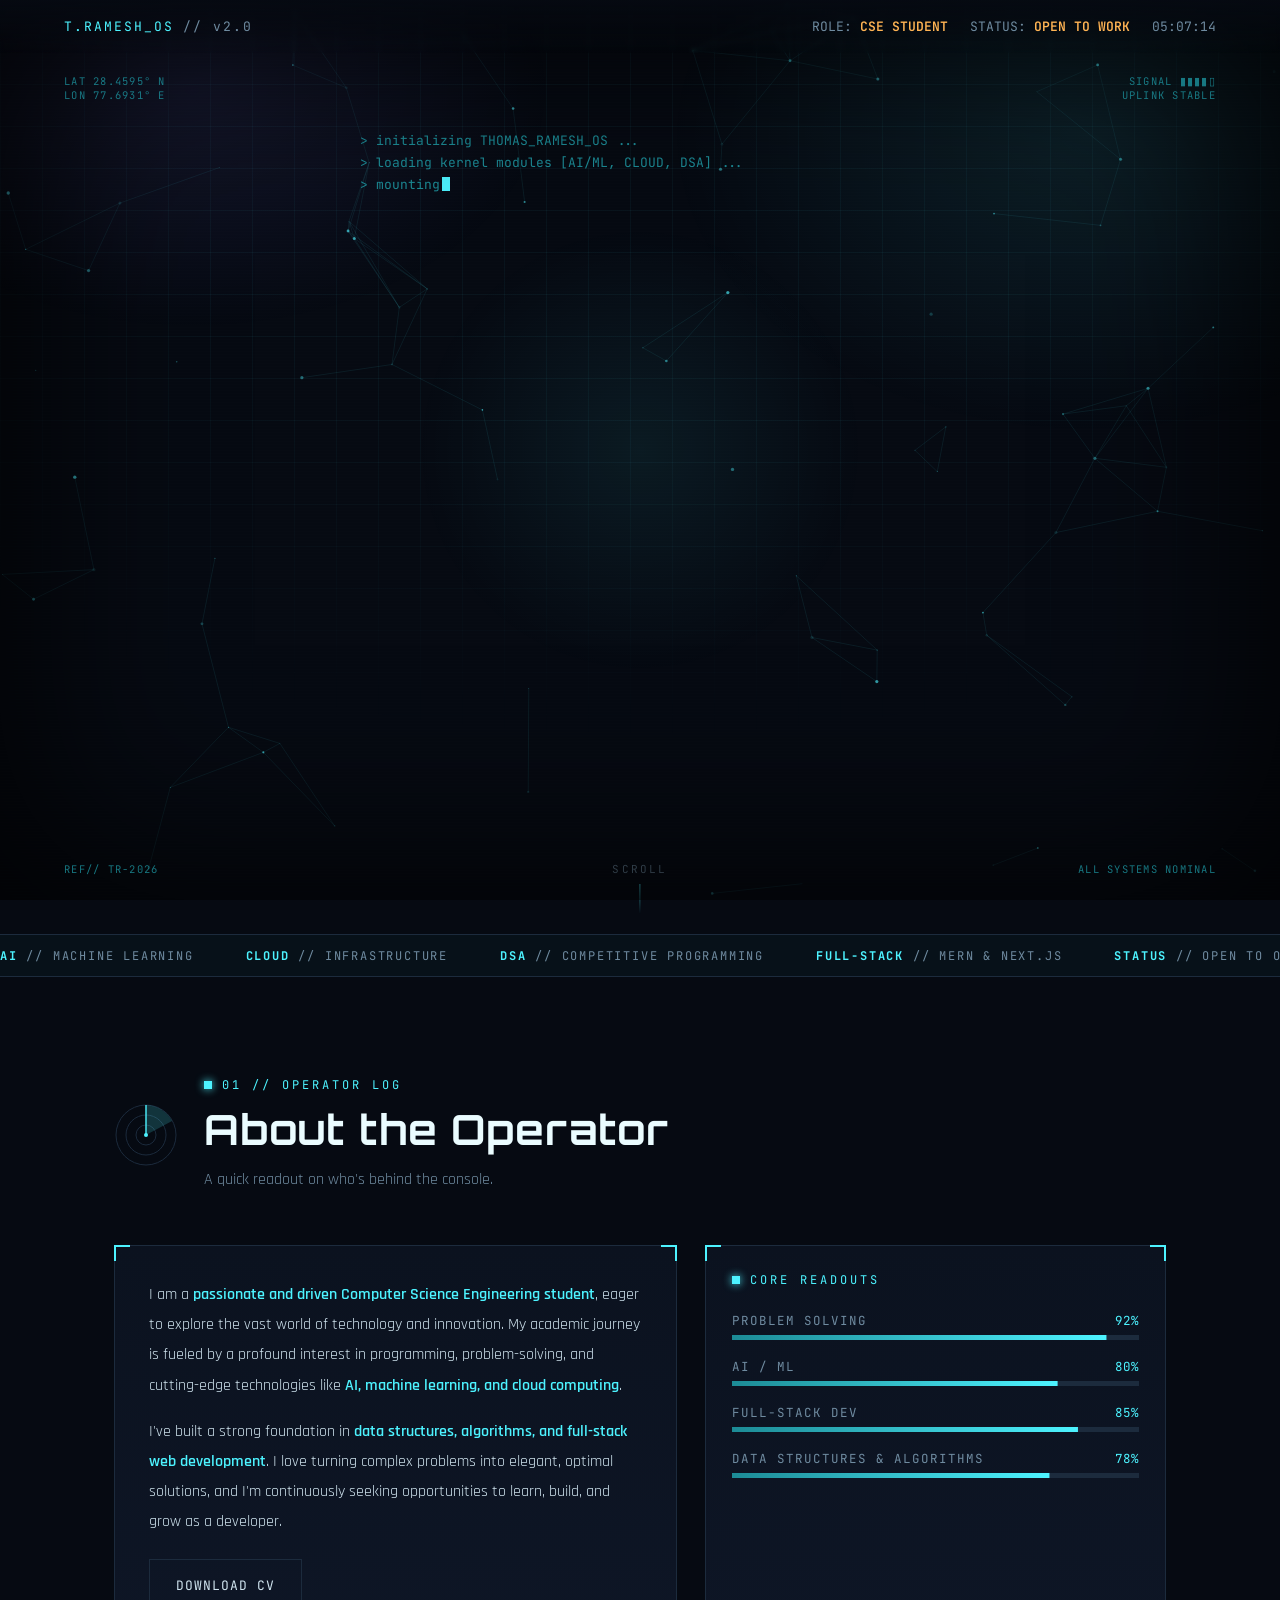
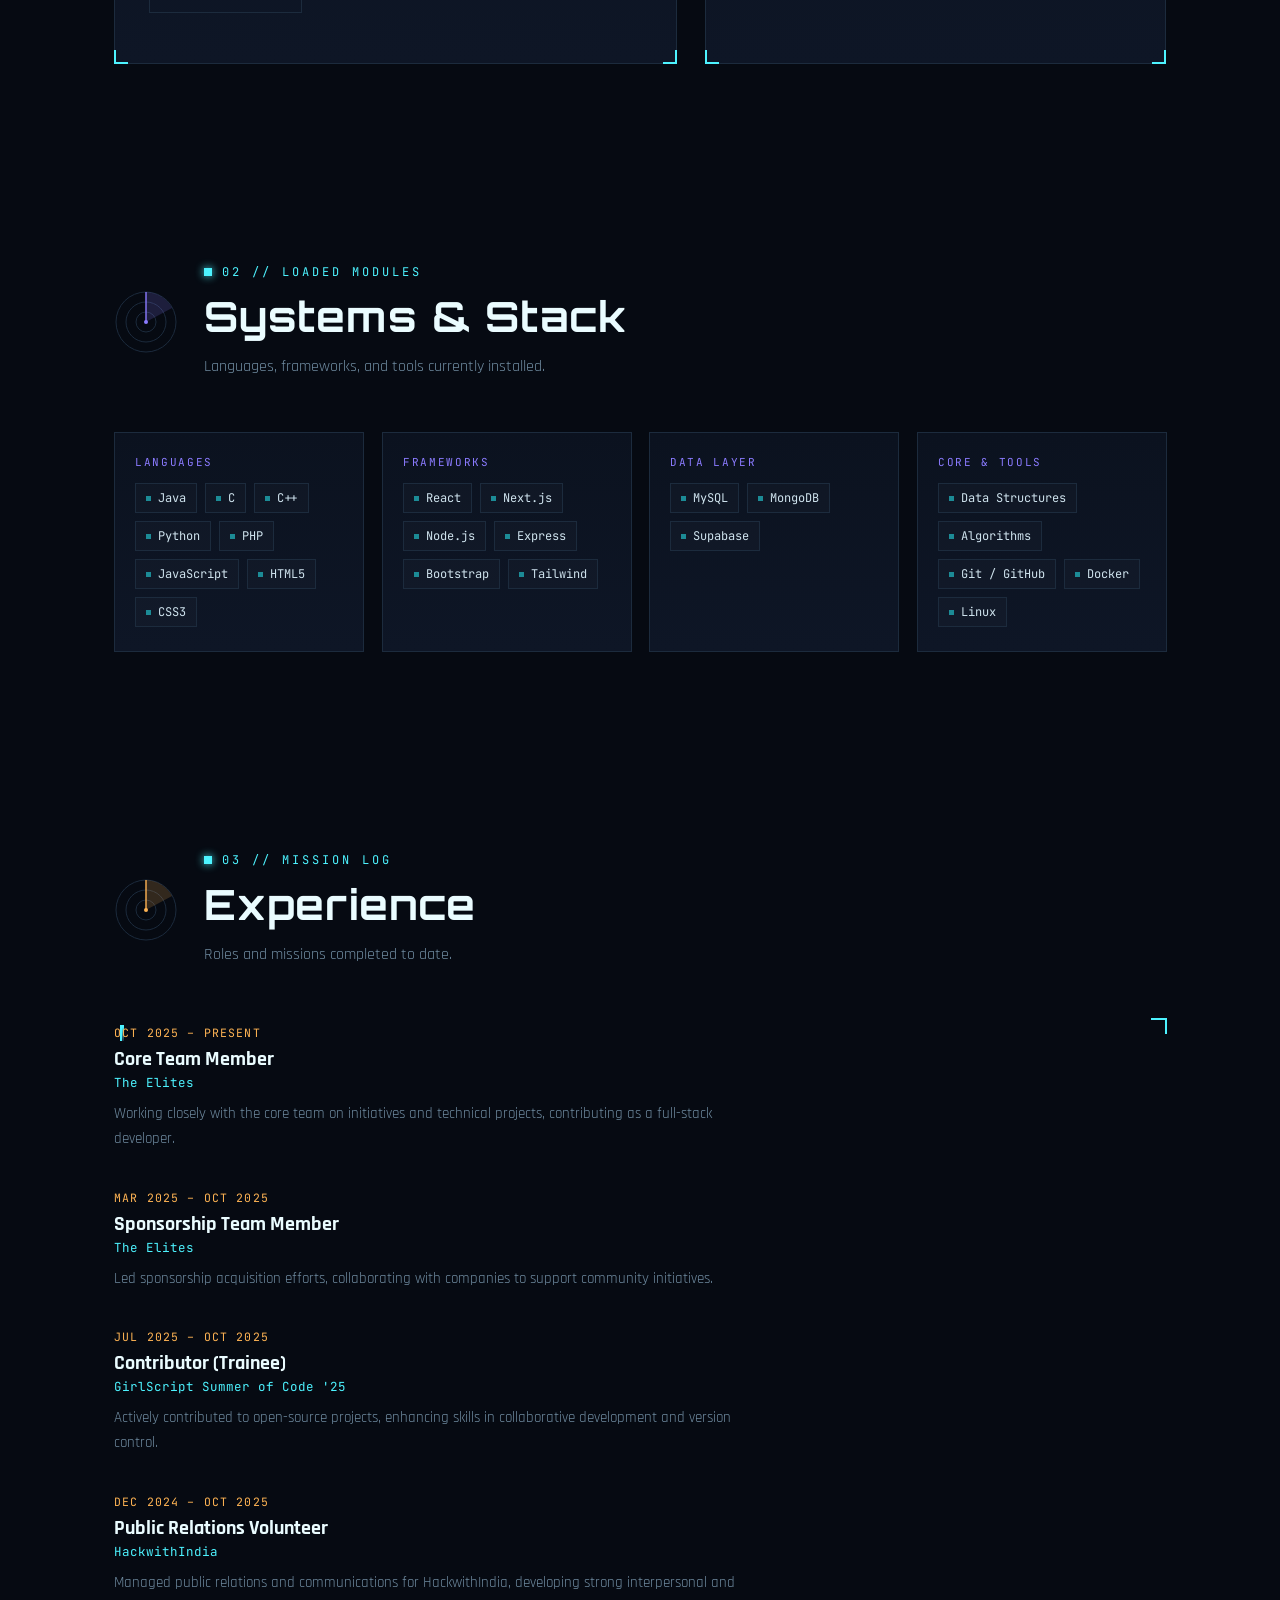
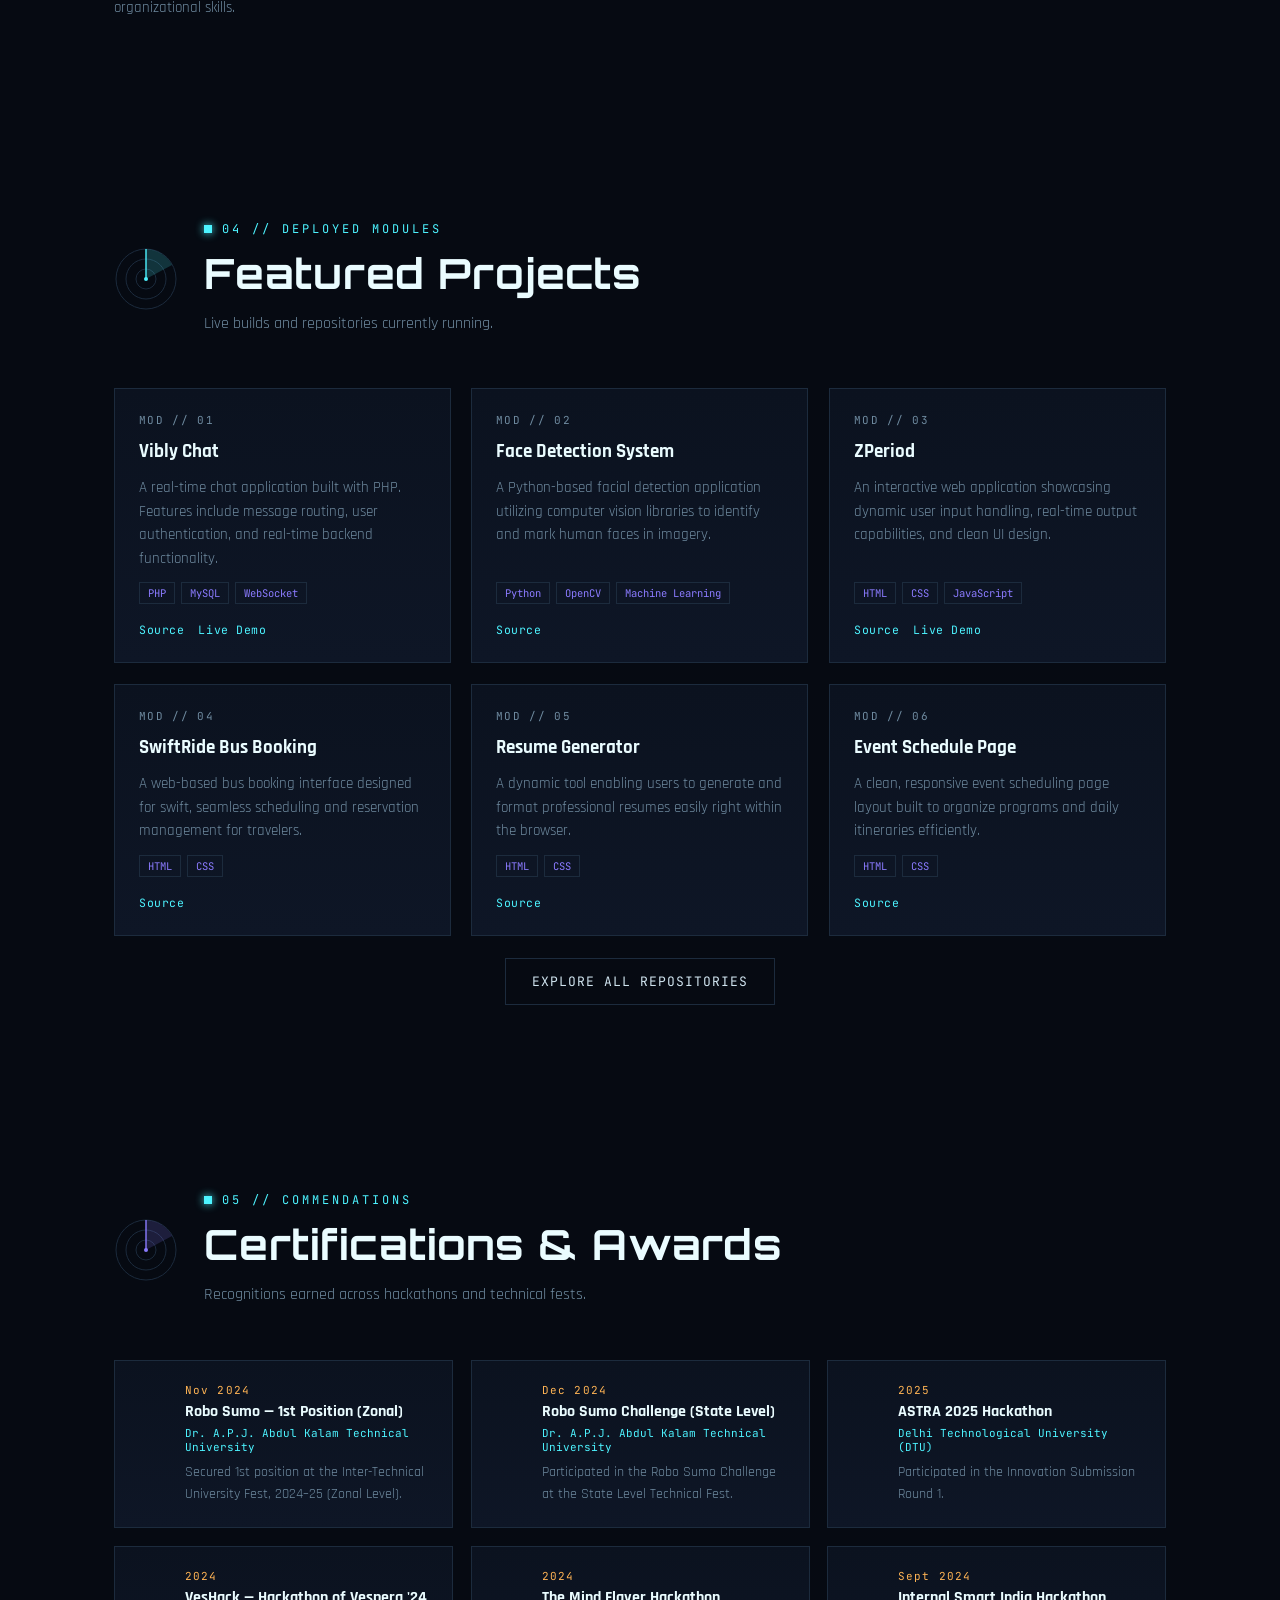
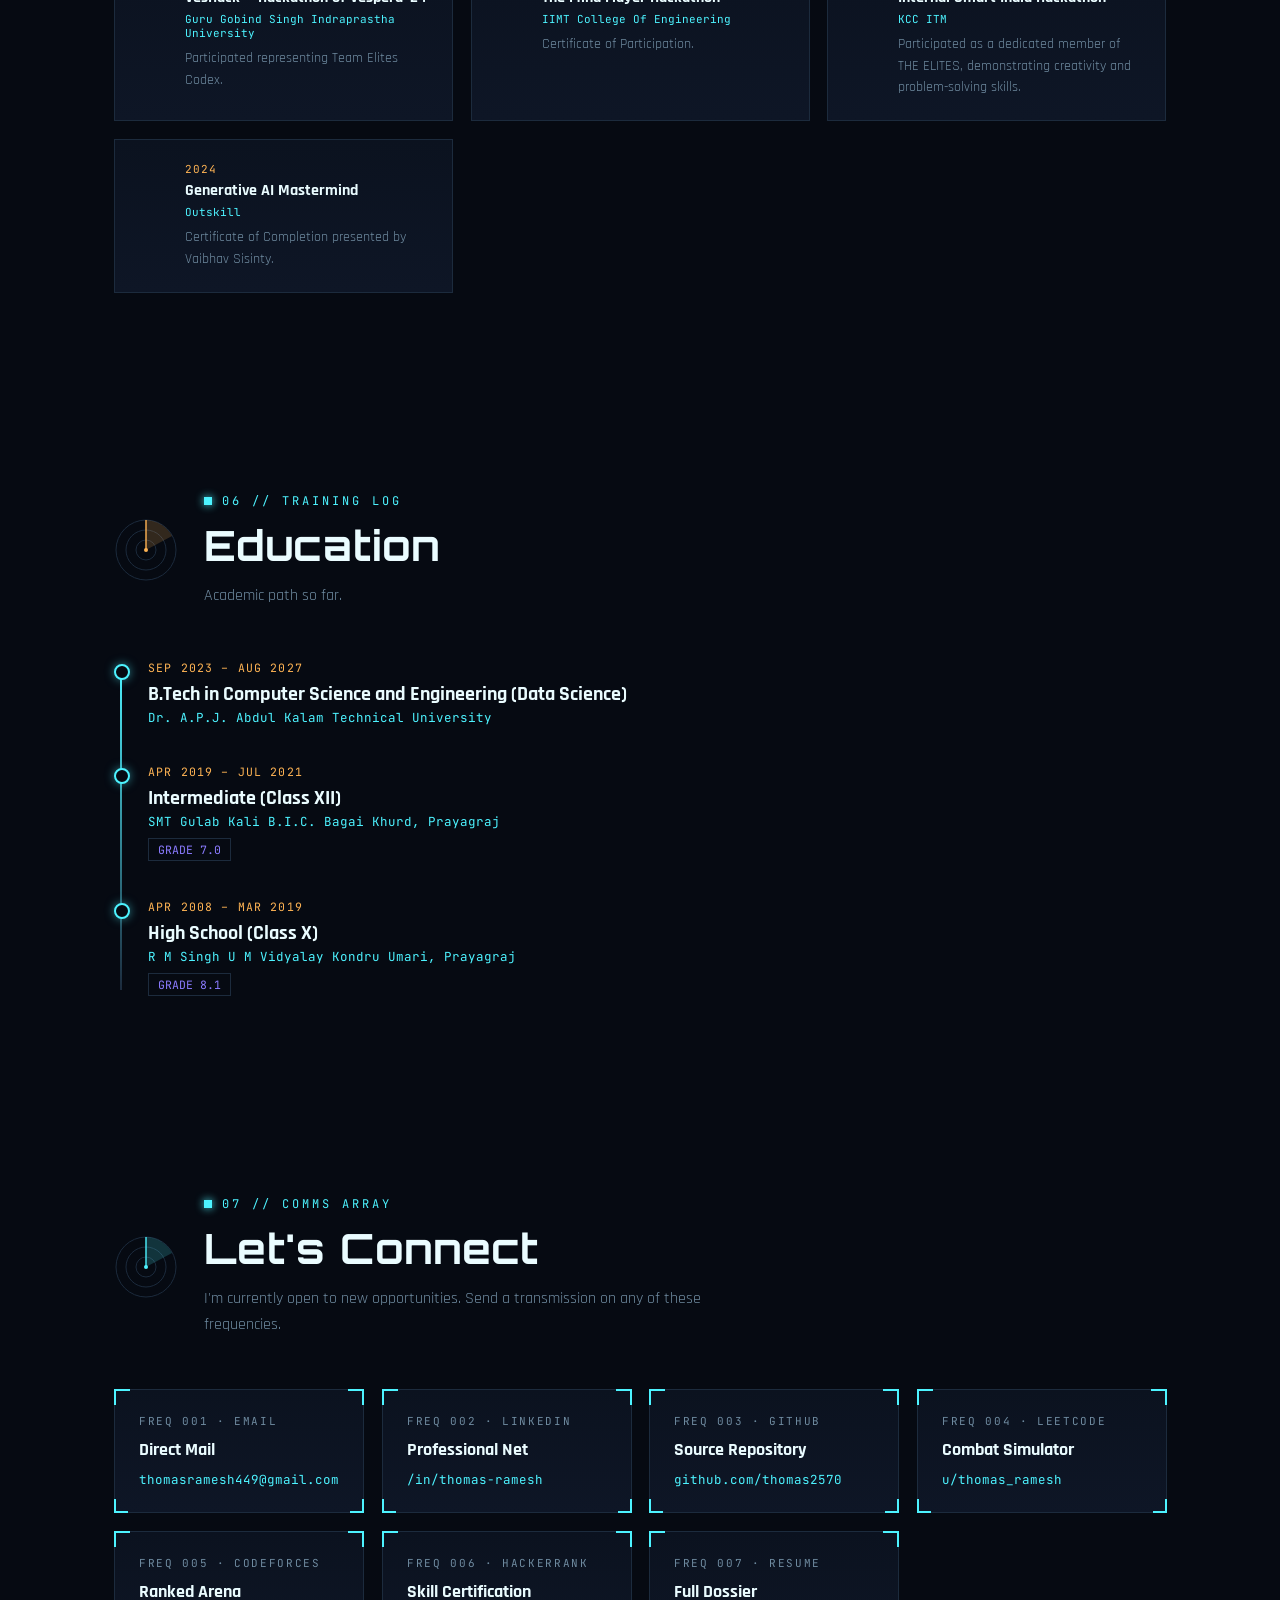
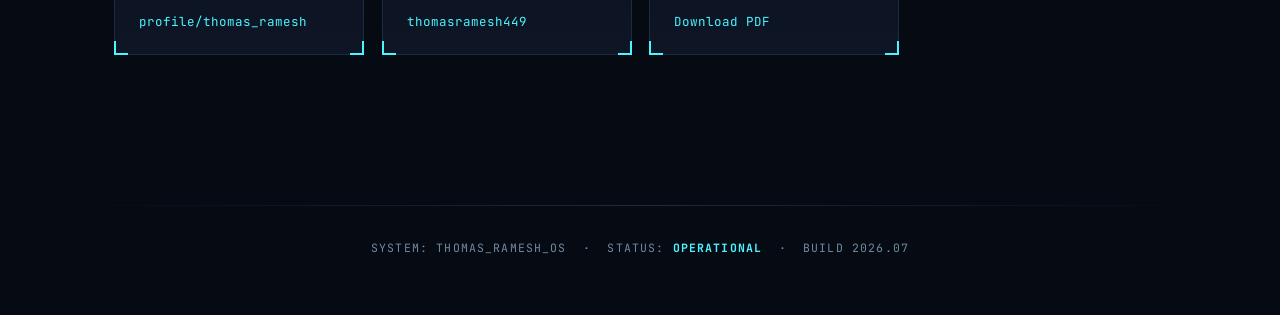
==== backup/index.html @ 3130ed90 "Optimize for mobile and update components" ====
<!DOCTYPE html>
<html lang="en">

<head>
    <meta charset="UTF-8">
    <meta name="viewport" content="width=device-width, initial-scale=1.0">
    <title>THOMAS_RAMESH // SYSTEM PROFILE</title>
    <link rel="preconnect" href="https://fonts.googleapis.com">
    <link
        href="https://fonts.googleapis.com/css2?family=Orbitron:wght@500;700;900&family=Rajdhani:wght@400;500;600;700&family=JetBrains+Mono:wght@400;500;600&display=swap"
        rel="stylesheet">
        <link rel="stylesheet" href="style.css">
</head>

<body>

    <div class="progress" id="progress"></div>
    <canvas id="starfield"></canvas>
    <div class="bg-grid" id="bgGrid"></div>
    <div class="bg-glow"></div>
    <div class="spotlight" id="spotlight"></div>
    <div class="scanlines"></div>
    <div class="vignette"></div>

    <div class="hud-float tl"><span class="flicker">LAT 28.4595&deg; N</span><br>LON 77.6931&deg; E</div>
    <div class="hud-float tr">SIGNAL <span class="flicker">▮▮▮▮▯</span><br>UPLINK STABLE</div>
    <div class="hud-float bl">REF// TR-2026</div>
    <div class="hud-float br"><span class="flicker">ALL SYSTEMS NOMINAL</span></div>

    <nav class="topnav">
        <div class="id">T.RAMESH_OS <span style="color:var(--text-dim)">// v2.0</span></div>
        <div class="stat">
            <span>ROLE: <b>CSE STUDENT</b></span>
            <span>STATUS: <b>OPEN TO WORK</b></span>
            <span id="clock">00:00:00</span>
        </div>
    </nav>

    <header class="hero">
        <div class="boot" id="bootLog"></div>

        <div class="id-frame" id="idFrame">
            <div class="ring"></div>
            <svg viewBox="0 0 120 120" width="120" height="120"
                style="border-radius:50%; border:2px solid var(--cyan); box-shadow:0 0 30px rgba(77,243,255,0.35); background:linear-gradient(180deg,#0e1626,#0b121f);">
                <defs>
                    <linearGradient id="skinGrad" x1="0" y1="0" x2="0" y2="1">
                        <stop offset="0%" stop-color="#2a3a4d" />
                        <stop offset="100%" stop-color="#1c2b3d" />
                    </linearGradient>
                    <linearGradient id="suitGrad" x1="0" y1="0" x2="0" y2="1">
                        <stop offset="0%" stop-color="#12202e" />
                        <stop offset="100%" stop-color="#0b121f" />
                    </linearGradient>
                </defs>
                <circle cx="60" cy="60" r="58" fill="url(#suitGrad)" />
                <!-- shoulders / suit -->
                <path d="M14 118 C14 88 34 76 60 76 C86 76 106 88 106 118 Z" fill="url(#suitGrad)" stroke="#213244"
                    stroke-width="1" />
                <path d="M46 82 L60 100 L74 82 L66 78 L60 84 L54 78 Z" fill="#4df3ff" opacity="0.85" />
                <!-- neck -->
                <rect x="50" y="62" width="20" height="18" rx="6" fill="url(#skinGrad)" />
                <!-- head -->
                <ellipse cx="60" cy="46" rx="22" ry="25" fill="url(#skinGrad)" stroke="#324a63" stroke-width="1" />
                <!-- hair -->
                <path d="M38 40 C36 20 46 10 60 10 C74 10 84 20 82 40 C79 30 71 24 60 24 C49 24 41 30 38 40 Z"
                    fill="#0d1520" stroke="#1c2b3d" stroke-width="1" />
                <!-- eyes -->
                <ellipse cx="51" cy="47" rx="2.4" ry="2.8" fill="#4df3ff" />
                <ellipse cx="69" cy="47" rx="2.4" ry="2.8" fill="#4df3ff" />
                <!-- eyebrows -->
                <rect x="46" y="41" width="10" height="1.6" rx="0.8" fill="#324a63" />
                <rect x="64" y="41" width="10" height="1.6" rx="0.8" fill="#324a63" />
                <!-- nose -->
                <path d="M60 47 L58 56 L63 57" stroke="#324a63" stroke-width="1.2" fill="none" stroke-linecap="round" />
                <!-- smile -->
                <path d="M52 61 Q60 66 68 61" stroke="#4df3ff" stroke-width="1.4" fill="none" stroke-linecap="round"
                    opacity="0.7" />
                <!-- collar highlight -->
                <circle cx="60" cy="60" r="58" fill="none" stroke="#4df3ff" stroke-width="0.6" opacity="0.25" />
            </svg>
        </div>

        <h1 id="heroName">THOMAS RAMESH</h1>
        <div class="role" id="heroRole">Computer Science Engineer <b>//</b> AI · ML · Cloud</div>
        <p class="tagline" id="heroTag">
            A passionate and driven CSE student exploring the vast world of technology
            and innovation — with a strong foundation in data structures, algorithms, and
            full-stack web development. I turn complex problems into elegant, optimal solutions.
        </p>
        <div class="cta-row" id="heroCta">
            <a class="btn" href="#projects">View My Work</a>
            <a class="btn amber"
                href="https://drive.google.com/file/d/125a3EaiKNLnMg_K1nZCw9-vtPY4MQJDV/view?usp=sharing"
                target="_blank" rel="noreferrer">Download CV</a>
            <a class="btn ghost" href="#comms">Open Channel</a>
        </div>

        <div class="stat-row" id="heroStats">
            <div class="stat-item">
                <div class="num" data-count="12">0</div>
                <div class="lbl">Github Repositories</div>
            </div>
            <div class="stat-item">
                <div class="num" data-count="3">0</div>
                <div class="lbl">Organizations Worked With</div>
            </div>
        </div>

        <div class="scroll-cue"><span>SCROLL</span>
            <div class="line"></div>
        </div>
    </header>

    <div class="ticker">
        <div class="track">
            <span><b>AI</b> // MACHINE LEARNING</span>
            <span><b>CLOUD</b> // INFRASTRUCTURE</span>
            <span><b>DSA</b> // COMPETITIVE PROGRAMMING</span>
            <span><b>FULL-STACK</b> // MERN & NEXT.JS</span>
            <span><b>STATUS</b> // OPEN TO OPPORTUNITIES</span>
            <span><b>AI</b> // MACHINE LEARNING</span>
            <span><b>CLOUD</b> // INFRASTRUCTURE</span>
            <span><b>DSA</b> // COMPETITIVE PROGRAMMING</span>
            <span><b>FULL-STACK</b> // MERN & NEXT.JS</span>
            <span><b>STATUS</b> // OPEN TO OPPORTUNITIES</span>
        </div>
    </div>

    <section class="section" id="about">
        <div class="section-head reveal">
            <div class="radar">
                <svg viewBox="0 0 64 64">
                    <circle cx="32" cy="32" r="30" fill="none" stroke="var(--line)" stroke-width="1" />
                    <circle cx="32" cy="32" r="20" fill="none" stroke="var(--line)" stroke-width="1" />
                    <circle cx="32" cy="32" r="10" fill="none" stroke="var(--line)" stroke-width="1" />
                    <g class="sweep">
                        <path d="M32 32 L32 2 A30 30 0 0 1 58 18 Z" fill="var(--cyan)" opacity="0.18" />
                        <line x1="32" y1="32" x2="32" y2="2" stroke="var(--cyan)" stroke-width="1.4" />
                    </g>
                    <circle cx="32" cy="32" r="2" fill="var(--cyan)" />
                </svg>
            </div>
            <div class="txt">
                <div class="eyebrow">01 // Operator Log</div>
                <h2>About the Operator</h2>
                <p>A quick readout on who's behind the console.</p>
            </div>
        </div>

        <div class="about-grid">
            <div class="about-copy panel reveal">
                <span class="sheen"></span><span class="cbl"></span><span class="cbr"></span>
                <p>I am a <b>passionate and driven Computer Science Engineering student</b>, eager to explore the vast
                    world of technology and innovation. My academic journey is fueled by a profound interest in
                    programming, problem-solving, and cutting-edge technologies like <b>AI, machine learning, and cloud
                        computing</b>.</p>
                <p>I've built a strong foundation in <b>data structures, algorithms, and full-stack web development</b>.
                    I love turning complex problems into elegant, optimal solutions, and I'm continuously seeking
                    opportunities to learn, build, and grow as a developer.</p>
                <p style="margin-top:22px;"><a class="btn ghost"
                        href="https://drive.google.com/file/d/125a3EaiKNLnMg_K1nZCw9-vtPY4MQJDV/view?usp=sharing"
                        target="_blank" rel="noreferrer" style="display:inline-block;">Download CV</a></p>
            </div>

            <div class="telemetry panel reveal">
                <span class="sheen"></span><span class="cbl"></span><span class="cbr"></span>
                <div class="eyebrow" style="margin-bottom:6px;">Core Readouts</div>

                <div class="item" data-pct=".92">
                    <div class="row"><span class="k">Problem Solving</span><span class="v">92%</span></div>
                    <div class="bar"><i style="--pct:.92"></i></div>
                </div>
                <div class="item" data-pct=".8">
                    <div class="row"><span class="k">AI / ML</span><span class="v">80%</span></div>
                    <div class="bar"><i style="--pct:.8"></i></div>
                </div>
                <div class="item" data-pct=".85">
                    <div class="row"><span class="k">Full-Stack Dev</span><span class="v">85%</span></div>
                    <div class="bar"><i style="--pct:.85"></i></div>
                </div>
                <div class="item" data-pct=".78">
                    <div class="row"><span class="k">Data Structures & Algorithms</span><span class="v">78%</span></div>
                    <div class="bar"><i style="--pct:.78"></i></div>
                </div>
            </div>
        </div>
    </section>

    <section class="section" id="skills">
        <div class="section-head reveal">
            <div class="radar">
                <svg viewBox="0 0 64 64">
                    <circle cx="32" cy="32" r="30" fill="none" stroke="var(--line)" stroke-width="1" />
                    <circle cx="32" cy="32" r="20" fill="none" stroke="var(--line)" stroke-width="1" />
                    <circle cx="32" cy="32" r="10" fill="none" stroke="var(--line)" stroke-width="1" />
                    <g class="sweep">
                        <path d="M32 32 L32 2 A30 30 0 0 1 58 18 Z" fill="var(--violet)" opacity="0.18" />
                        <line x1="32" y1="32" x2="32" y2="2" stroke="var(--violet)" stroke-width="1.4" />
                    </g>
                    <circle cx="32" cy="32" r="2" fill="var(--violet)" />
                </svg>
            </div>
            <div class="txt">
                <div class="eyebrow">02 // Loaded Modules</div>
                <h2>Systems & Stack</h2>
                <p>Languages, frameworks, and tools currently installed.</p>
            </div>
        </div>

        <div class="sys-groups">
            <div class="sys-card panel reveal">
                <span class="sheen"></span><span class="cbl"></span><span class="cbr"></span>
                <span class="tag">Languages</span>
                <div class="sys-list">
                    <span class="sys-chip">Java</span>
                    <span class="sys-chip">C</span>
                    <span class="sys-chip">C++</span>
                    <span class="sys-chip">Python</span>
                    <span class="sys-chip">PHP</span>
                    <span class="sys-chip">JavaScript</span>
                    <span class="sys-chip">HTML5</span>
                    <span class="sys-chip">CSS3</span>
                </div>
            </div>

            <div class="sys-card panel reveal">
                <span class="sheen"></span><span class="cbl"></span><span class="cbr"></span>
                <span class="tag">Frameworks</span>
                <div class="sys-list">
                    <span class="sys-chip">React</span>
                    <span class="sys-chip">Next.js</span>
                    <span class="sys-chip">Node.js</span>
                    <span class="sys-chip">Express</span>
                    <span class="sys-chip">Bootstrap</span>
                    <span class="sys-chip">Tailwind</span>
                </div>
            </div>

            <div class="sys-card panel reveal">
                <span class="sheen"></span><span class="cbl"></span><span class="cbr"></span>
                <span class="tag">Data Layer</span>
                <div class="sys-list">
                    <span class="sys-chip">MySQL</span>
                    <span class="sys-chip">MongoDB</span>
                    <span class="sys-chip">Supabase</span>
                </div>
            </div>

            <div class="sys-card panel reveal">
                <span class="sheen"></span><span class="cbl"></span><span class="cbr"></span>
                <span class="tag">Core & Tools</span>
                <div class="sys-list">
                    <span class="sys-chip">Data Structures</span>
                    <span class="sys-chip">Algorithms</span>
                    <span class="sys-chip">Git / GitHub</span>
                    <span class="sys-chip">Docker</span>
                    <span class="sys-chip">Linux</span>
                </div>
            </div>
        </div>
    </section>

    <section class="section" id="experience">
        <div class="section-head reveal">
            <div class="radar">
                <svg viewBox="0 0 64 64">
                    <circle cx="32" cy="32" r="30" fill="none" stroke="var(--line)" stroke-width="1" />
                    <circle cx="32" cy="32" r="20" fill="none" stroke="var(--line)" stroke-width="1" />
                    <circle cx="32" cy="32" r="10" fill="none" stroke="var(--line)" stroke-width="1" />
                    <g class="sweep">
                        <path d="M32 32 L32 2 A30 30 0 0 1 58 18 Z" fill="var(--amber)" opacity="0.18" />
                        <line x1="32" y1="32" x2="32" y2="2" stroke="var(--amber)" stroke-width="1.4" />
                    </g>
                    <circle cx="32" cy="32" r="2" fill="var(--amber)" />
                </svg>
            </div>
            <div class="txt">
                <div class="eyebrow">03 // Mission Log</div>
                <h2>Experience</h2>
                <p>Roles and missions completed to date.</p>
            </div>
        </div>

        <div class="timeline panel reveal" style="border:none; background:none; padding:6px 0 0 0;">
            <div class="t-item">
                <div class="when">Oct 2025 &ndash; Present</div>
                <h3>Core Team Member</h3>
                <div class="org">The Elites</div>
                <p>Working closely with the core team on initiatives and technical projects, contributing as a
                    full-stack developer.</p>
            </div>
            <div class="t-item">
                <div class="when">Mar 2025 &ndash; Oct 2025</div>
                <h3>Sponsorship Team Member</h3>
                <div class="org">The Elites</div>
                <p>Led sponsorship acquisition efforts, collaborating with companies to support community initiatives.
                </p>
            </div>
            <div class="t-item">
                <div class="when">Jul 2025 &ndash; Oct 2025</div>
                <h3>Contributor (Trainee)</h3>
                <div class="org">GirlScript Summer of Code '25</div>
                <p>Actively contributed to open-source projects, enhancing skills in collaborative development and
                    version control.</p>
            </div>
            <div class="t-item">
                <div class="when">Dec 2024 &ndash; Oct 2025</div>
                <h3>Public Relations Volunteer</h3>
                <div class="org">HackwithIndia</div>
                <p>Managed public relations and communications for HackwithIndia, developing strong interpersonal and
                    organizational skills.</p>
            </div>
        </div>
    </section>

    <section class="section" id="projects">
        <div class="section-head reveal">
            <div class="radar">
                <svg viewBox="0 0 64 64">
                    <circle cx="32" cy="32" r="30" fill="none" stroke="var(--line)" stroke-width="1" />
                    <circle cx="32" cy="32" r="20" fill="none" stroke="var(--line)" stroke-width="1" />
                    <circle cx="32" cy="32" r="10" fill="none" stroke="var(--line)" stroke-width="1" />
                    <g class="sweep">
                        <path d="M32 32 L32 2 A30 30 0 0 1 58 18 Z" fill="var(--cyan)" opacity="0.18" />
                        <line x1="32" y1="32" x2="32" y2="2" stroke="var(--cyan)" stroke-width="1.4" />
                    </g>
                    <circle cx="32" cy="32" r="2" fill="var(--cyan)" />
                </svg>
            </div>
            <div class="txt">
                <div class="eyebrow">04 // Deployed Modules</div>
                <h2>Featured Projects</h2>
                <p>Live builds and repositories currently running.</p>
            </div>
        </div>

        <div class="proj-grid">
            <div class="proj-card panel reveal">
                <span class="sheen"></span><span class="cbl"></span><span class="cbr"></span>
                <div class="pid">MOD // 01</div>
                <h3>Vibly Chat</h3>
                <p>A real-time chat application built with PHP. Features include message routing, user authentication,
                    and real-time backend functionality.</p>
                <div class="proj-chips"><span class="proj-chip">PHP</span><span class="proj-chip">MySQL</span><span
                        class="proj-chip">WebSocket</span></div>
                <div class="proj-links">
                    <a href="https://github.com/thomas2570/vibly-chat" target="_blank" rel="noreferrer">Source</a>
                    <a href="https://vibly-chat.vercel.app/" target="_blank" rel="noreferrer">Live Demo</a>
                </div>
            </div>

            <div class="proj-card panel reveal">
                <span class="sheen"></span><span class="cbl"></span><span class="cbr"></span>
                <div class="pid">MOD // 02</div>
                <h3>Face Detection System</h3>
                <p>A Python-based facial detection application utilizing computer vision libraries to identify and mark
                    human faces in imagery.</p>
                <div class="proj-chips"><span class="proj-chip">Python</span><span class="proj-chip">OpenCV</span><span
                        class="proj-chip">Machine Learning</span></div>
                <div class="proj-links">
                    <a href="https://github.com/thomas2570/face_detection" target="_blank" rel="noreferrer">Source</a>
                </div>
            </div>

            <div class="proj-card panel reveal">
                <span class="sheen"></span><span class="cbl"></span><span class="cbr"></span>
                <div class="pid">MOD // 03</div>
                <h3>ZPeriod</h3>
                <p>An interactive web application showcasing dynamic user input handling, real-time output capabilities,
                    and clean UI design.</p>
                <div class="proj-chips"><span class="proj-chip">HTML</span><span class="proj-chip">CSS</span><span
                        class="proj-chip">JavaScript</span></div>
                <div class="proj-links">
                    <a href="https://github.com/thomas2570/-Zperiod" target="_blank" rel="noreferrer">Source</a>
                    <a href="https://zperiod.vercel.app/" target="_blank" rel="noreferrer">Live Demo</a>
                </div>
            </div>

            <div class="proj-card panel reveal">
                <span class="sheen"></span><span class="cbl"></span><span class="cbr"></span>
                <div class="pid">MOD // 04</div>
                <h3>SwiftRide Bus Booking</h3>
                <p>A web-based bus booking interface designed for swift, seamless scheduling and reservation management
                    for travelers.</p>
                <div class="proj-chips"><span class="proj-chip">HTML</span><span class="proj-chip">CSS</span></div>
                <div class="proj-links">
                    <a href="https://github.com/thomas2570/SwiftRide-Bus--Booking" target="_blank"
                        rel="noreferrer">Source</a>
                </div>
            </div>

            <div class="proj-card panel reveal">
                <span class="sheen"></span><span class="cbl"></span><span class="cbr"></span>
                <div class="pid">MOD // 05</div>
                <h3>Resume Generator</h3>
                <p>A dynamic tool enabling users to generate and format professional resumes easily right within the
                    browser.</p>
                <div class="proj-chips"><span class="proj-chip">HTML</span><span class="proj-chip">CSS</span></div>
                <div class="proj-links">
                    <a href="https://github.com/thomas2570/Resume_generator" target="_blank" rel="noreferrer">Source</a>
                </div>
            </div>

            <div class="proj-card panel reveal">
                <span class="sheen"></span><span class="cbl"></span><span class="cbr"></span>
                <div class="pid">MOD // 06</div>
                <h3>Event Schedule Page</h3>
                <p>A clean, responsive event scheduling page layout built to organize programs and daily itineraries
                    efficiently.</p>
                <div class="proj-chips"><span class="proj-chip">HTML</span><span class="proj-chip">CSS</span></div>
                <div class="proj-links">
                    <a href="https://github.com/thomas2570/Event_schedule_page" target="_blank"
                        rel="noreferrer">Source</a>
                </div>
            </div>
        </div>

        <div style="text-align:center; margin-top:36px;">
            <a class="btn ghost" href="https://github.com/thomas2570" target="_blank" rel="noreferrer">Explore All
                Repositories</a>
        </div>
    </section>

    <section class="section" id="certifications">
        <div class="section-head reveal">
            <div class="radar">
                <svg viewBox="0 0 64 64">
                    <circle cx="32" cy="32" r="30" fill="none" stroke="var(--line)" stroke-width="1" />
                    <circle cx="32" cy="32" r="20" fill="none" stroke="var(--line)" stroke-width="1" />
                    <circle cx="32" cy="32" r="10" fill="none" stroke="var(--line)" stroke-width="1" />
                    <g class="sweep">
                        <path d="M32 32 L32 2 A30 30 0 0 1 58 18 Z" fill="var(--violet)" opacity="0.18" />
                        <line x1="32" y1="32" x2="32" y2="2" stroke="var(--violet)" stroke-width="1.4" />
                    </g>
                    <circle cx="32" cy="32" r="2" fill="var(--violet)" />
                </svg>
            </div>
            <div class="txt">
                <div class="eyebrow">05 // Commendations</div>
                <h2>Certifications & Awards</h2>
                <p>Recognitions earned across hackathons and technical fests.</p>
            </div>
        </div>

        <div class="cert-grid">
            <div class="cert-card panel reveal">
                <span class="sheen"></span><span class="cbl"></span><span class="cbr"></span>
                <div class="cert-icon"><i></i></div>
                <div class="cert-body">
                    <div class="when">Nov 2024</div>
                    <h4>Robo Sumo &mdash; 1st Position (Zonal)</h4>
                    <div class="org">Dr. A.P.J. Abdul Kalam Technical University</div>
                    <p>Secured 1st position at the Inter-Technical University Fest, 2024&ndash;25 (Zonal Level).</p>
                </div>
            </div>

            <div class="cert-card panel reveal">
                <span class="sheen"></span><span class="cbl"></span><span class="cbr"></span>
                <div class="cert-icon"><i></i></div>
                <div class="cert-body">
                    <div class="when">Dec 2024</div>
                    <h4>Robo Sumo Challenge (State Level)</h4>
                    <div class="org">Dr. A.P.J. Abdul Kalam Technical University</div>
                    <p>Participated in the Robo Sumo Challenge at the State Level Technical Fest.</p>
                </div>
            </div>

            <div class="cert-card panel reveal">
                <span class="sheen"></span><span class="cbl"></span><span class="cbr"></span>
                <div class="cert-icon"><i></i></div>
                <div class="cert-body">
                    <div class="when">2025</div>
                    <h4>ASTRA 2025 Hackathon</h4>
                    <div class="org">Delhi Technological University (DTU)</div>
                    <p>Participated in the Innovation Submission Round 1.</p>
                </div>
            </div>

            <div class="cert-card panel reveal">
                <span class="sheen"></span><span class="cbl"></span><span class="cbr"></span>
                <div class="cert-icon"><i></i></div>
                <div class="cert-body">
                    <div class="when">2024</div>
                    <h4>VesHack &mdash; Hackathon of Vespera '24</h4>
                    <div class="org">Guru Gobind Singh Indraprastha University</div>
                    <p>Participated representing Team Elites Codex.</p>
                </div>
            </div>

            <div class="cert-card panel reveal">
                <span class="sheen"></span><span class="cbl"></span><span class="cbr"></span>
                <div class="cert-icon"><i></i></div>
                <div class="cert-body">
                    <div class="when">2024</div>
                    <h4>The Mind Flayer Hackathon</h4>
                    <div class="org">IIMT College Of Engineering</div>
                    <p>Certificate of Participation.</p>
                </div>
            </div>

            <div class="cert-card panel reveal">
                <span class="sheen"></span><span class="cbl"></span><span class="cbr"></span>
                <div class="cert-icon"><i></i></div>
                <div class="cert-body">
                    <div class="when">Sept 2024</div>
                    <h4>Internal Smart India Hackathon</h4>
                    <div class="org">KCC ITM</div>
                    <p>Participated as a dedicated member of THE ELITES, demonstrating creativity and problem-solving
                        skills.</p>
                </div>
            </div>

            <div class="cert-card panel reveal">
                <span class="sheen"></span><span class="cbl"></span><span class="cbr"></span>
                <div class="cert-icon"><i></i></div>
                <div class="cert-body">
                    <div class="when">2024</div>
                    <h4>Generative AI Mastermind</h4>
                    <div class="org">Outskill</div>
                    <p>Certificate of Completion presented by Vaibhav Sisinty.</p>
                </div>
            </div>
        </div>
    </section>

    <section class="section" id="education">
        <div class="section-head reveal">
            <div class="radar">
                <svg viewBox="0 0 64 64">
                    <circle cx="32" cy="32" r="30" fill="none" stroke="var(--line)" stroke-width="1" />
                    <circle cx="32" cy="32" r="20" fill="none" stroke="var(--line)" stroke-width="1" />
                    <circle cx="32" cy="32" r="10" fill="none" stroke="var(--line)" stroke-width="1" />
                    <g class="sweep">
                        <path d="M32 32 L32 2 A30 30 0 0 1 58 18 Z" fill="var(--amber)" opacity="0.18" />
                        <line x1="32" y1="32" x2="32" y2="2" stroke="var(--amber)" stroke-width="1.4" />
                    </g>
                    <circle cx="32" cy="32" r="2" fill="var(--amber)" />
                </svg>
            </div>
            <div class="txt">
                <div class="eyebrow">06 // Training Log</div>
                <h2>Education</h2>
                <p>Academic path so far.</p>
            </div>
        </div>

        <div class="timeline reveal" style="border:none; background:none;">
            <div class="t-item">
                <div class="when">Sep 2023 &ndash; Aug 2027</div>
                <h3>B.Tech in Computer Science and Engineering (Data Science)</h3>
                <div class="org">Dr. A.P.J. Abdul Kalam Technical University</div>
            </div>
            <div class="t-item">
                <div class="when">Apr 2019 &ndash; Jul 2021</div>
                <h3>Intermediate (Class XII)</h3>
                <div class="org">SMT Gulab Kali B.I.C. Bagai Khurd, Prayagraj</div>
                <span class="grade">GRADE 7.0</span>
            </div>
            <div class="t-item">
                <div class="when">Apr 2008 &ndash; Mar 2019</div>
                <h3>High School (Class X)</h3>
                <div class="org">R M Singh U M Vidyalay Kondru Umari, Prayagraj</div>
                <span class="grade">GRADE 8.1</span>
            </div>
        </div>
    </section>

    <section class="section" id="comms">
        <div class="section-head reveal">
            <div class="radar">
                <svg viewBox="0 0 64 64">
                    <circle cx="32" cy="32" r="30" fill="none" stroke="var(--line)" stroke-width="1" />
                    <circle cx="32" cy="32" r="20" fill="none" stroke="var(--line)" stroke-width="1" />
                    <circle cx="32" cy="32" r="10" fill="none" stroke="var(--line)" stroke-width="1" />
                    <g class="sweep">
                        <path d="M32 32 L32 2 A30 30 0 0 1 58 18 Z" fill="var(--cyan)" opacity="0.18" />
                        <line x1="32" y1="32" x2="32" y2="2" stroke="var(--cyan)" stroke-width="1.4" />
                    </g>
                    <circle cx="32" cy="32" r="2" fill="var(--cyan)" />
                </svg>
            </div>
            <div class="txt">
                <div class="eyebrow">07 // Comms Array</div>
                <h2>Let's Connect</h2>
                <p>I'm currently open to new opportunities. Send a transmission on any of these frequencies.</p>
            </div>
        </div>

        <div class="comms-grid">
            <a class="comm-card panel reveal" href="mailto:thomasramesh449@gmail.com">
                <span class="sheen"></span><span class="cbl"></span><span class="cbr"></span>
                <span class="freq">FREQ 001 · EMAIL</span>
                <span class="chan">Direct Mail</span>
                <span class="handle">thomasramesh449@gmail.com</span>
            </a>

            <a class="comm-card panel reveal" href="https://www.linkedin.com/in/thomas-ramesh-3ab96a2a2/"
                target="_blank" rel="noreferrer">
                <span class="sheen"></span><span class="cbl"></span><span class="cbr"></span>
                <span class="freq">FREQ 002 · LINKEDIN</span>
                <span class="chan">Professional Net</span>
                <span class="handle">/in/thomas-ramesh</span>
            </a>

            <a class="comm-card panel reveal" href="https://github.com/thomas2570" target="_blank" rel="noreferrer">
                <span class="sheen"></span><span class="cbl"></span><span class="cbr"></span>
                <span class="freq">FREQ 003 · GITHUB</span>
                <span class="chan">Source Repository</span>
                <span class="handle">github.com/thomas2570</span>
            </a>

            <a class="comm-card panel reveal" href="https://leetcode.com/u/thomas_ramesh/" target="_blank"
                rel="noreferrer">
                <span class="sheen"></span><span class="cbl"></span><span class="cbr"></span>
                <span class="freq">FREQ 004 · LEETCODE</span>
                <span class="chan">Combat Simulator</span>
                <span class="handle">u/thomas_ramesh</span>
            </a>

            <a class="comm-card panel reveal" href="https://codeforces.com/profile/thomas_ramesh" target="_blank"
                rel="noreferrer">
                <span class="sheen"></span><span class="cbl"></span><span class="cbr"></span>
                <span class="freq">FREQ 005 · CODEFORCES</span>
                <span class="chan">Ranked Arena</span>
                <span class="handle">profile/thomas_ramesh</span>
            </a>

            <a class="comm-card panel reveal" href="https://www.hackerrank.com/profile/thomasramesh449" target="_blank"
                rel="noreferrer">
                <span class="sheen"></span><span class="cbl"></span><span class="cbr"></span>
                <span class="freq">FREQ 006 · HACKERRANK</span>
                <span class="chan">Skill Certification</span>
                <span class="handle">thomasramesh449</span>
            </a>

            <a class="comm-card panel reveal"
                href="https://drive.google.com/file/d/125a3EaiKNLnMg_K1nZCw9-vtPY4MQJDV/view?usp=sharing"
                target="_blank" rel="noreferrer">
                <span class="sheen"></span><span class="cbl"></span><span class="cbr"></span>
                <span class="freq">FREQ 007 · RESUME</span>
                <span class="chan">Full Dossier</span>
                <span class="handle">Download PDF</span>
            </a>
        </div>
    </section>

    <footer>
        <div class="line"></div>
        <p>SYSTEM: THOMAS_RAMESH_OS &nbsp;·&nbsp; STATUS: <b>OPERATIONAL</b> &nbsp;·&nbsp; BUILD 2026.07</p>
    </footer>

        <script src="script.js"></script>

</body>

</html>
---- backup/style.css ----
:root {
            --bg: #060a12;
            --bg-panel: #0b121f;
            --bg-panel-2: #0e1626;
            --line: #1c2b3d;
            --cyan: #4df3ff;
            --cyan-dim: #1c8b96;
            --violet: #8b7bff;
            --amber: #ffb454;
            --red: #ff4d6a;
            --text: #cfe3ee;
            --text-dim: #6f8ba0;
            --font-display: 'Orbitron', sans-serif;
            --font-head: 'Rajdhani', sans-serif;
            --font-mono: 'JetBrains Mono', monospace;
        }

        * {
            margin: 0;
            padding: 0;
            box-sizing: border-box;
        }

        html {
            scroll-behavior: smooth;
        }

        body {
            background: var(--bg);
            color: var(--text);
            font-family: var(--font-head);
            overflow-x: hidden;
            position: relative;
        }

        @media (prefers-reduced-motion: reduce) {
            * {
                animation-duration: 0.001ms !important;
                animation-iteration-count: 1 !important;
                transition-duration: 0.001ms !important;
                scroll-behavior: auto !important;
            }
        }

        .progress {
            position: fixed;
            top: 0;
            left: 0;
            height: 2px;
            width: 0%;
            background: linear-gradient(90deg, var(--violet), var(--cyan));
            box-shadow: 0 0 12px rgba(77, 243, 255, 0.6);
            z-index: 100;
            transition: width .1s linear;
        }

        #starfield {
            position: fixed;
            inset: 0;
            z-index: 0;
        }

        .spotlight {
            position: fixed;
            inset: 0;
            z-index: 1;
            pointer-events: none;
            background: radial-gradient(320px 320px at var(--mx, 50%) var(--my, 50%), rgba(77, 243, 255, 0.07), transparent 70%);
        }

        .bg-grid {
            position: fixed;
            inset: 0;
            z-index: 0;
            background-image:
                linear-gradient(rgba(77, 243, 255, 0.045) 1px, transparent 1px),
                linear-gradient(90deg, rgba(77, 243, 255, 0.045) 1px, transparent 1px);
            background-size: 42px 42px;
            mask-image: radial-gradient(ellipse 90% 70% at 50% 20%, black 40%, transparent 90%);
            pointer-events: none;
        }

        .bg-glow {
            position: fixed;
            inset: 0;
            z-index: 0;
            pointer-events: none;
            background:
                radial-gradient(600px 400px at 15% 10%, rgba(139, 123, 255, 0.10), transparent 60%),
                radial-gradient(700px 500px at 85% 15%, rgba(77, 243, 255, 0.09), transparent 60%);
        }

        .scanlines {
            position: fixed;
            inset: 0;
            z-index: 5;
            pointer-events: none;
            opacity: 0.4;
            background: repeating-linear-gradient(to bottom, rgba(255, 255, 255, 0.018) 0px, rgba(255, 255, 255, 0.018) 1px, transparent 1px, transparent 3px);
        }

        .vignette {
            position: fixed;
            inset: 0;
            z-index: 6;
            pointer-events: none;
            box-shadow: inset 0 0 180px 40px rgba(0, 0, 0, 0.75);
        }

        section,
        header,
        footer {
            position: relative;
            z-index: 2;
        }

        ::selection {
            background: var(--cyan);
            color: #001318;
        }

        .hud-float {
            position: fixed;
            z-index: 20;
            font-family: var(--font-mono);
            font-size: 10.5px;
            color: var(--cyan-dim);
            letter-spacing: 0.12em;
            pointer-events: none;
            opacity: 0;
            animation: hudIn 1s ease forwards;
        }

        .hud-float.tl {
            top: 74px;
            left: 5%;
        }

        .hud-float.tr {
            top: 74px;
            right: 5%;
            text-align: right;
        }

        .hud-float.bl {
            bottom: 24px;
            left: 5%;
        }

        .hud-float.br {
            bottom: 24px;
            right: 5%;
            text-align: right;
        }

        @media (max-width:860px) {
            .hud-float {
                display: none;
            }
        }

        @keyframes hudIn {
            from {
                opacity: 0;
                transform: translateY(6px);
            }

            to {
                opacity: 0.85;
                transform: translateY(0);
            }
        }

        .hud-float .flicker {
            animation: flicker 3.4s ease-in-out infinite;
        }

        @keyframes flicker {

            0%,
            100% {
                opacity: .85;
            }

            48% {
                opacity: .85;
            }

            50% {
                opacity: .3;
            }

            52% {
                opacity: .85;
            }
        }

        .panel {
            position: relative;
            border: 1px solid var(--line);
            background: linear-gradient(180deg, var(--bg-panel), var(--bg-panel-2));
            transform-style: preserve-3d;
            transition: transform .35s cubic-bezier(.2, .8, .2, 1), border-color .3s ease, box-shadow .3s ease;
            will-change: transform;
        }

        .panel:hover {
            box-shadow: 0 18px 40px -18px rgba(77, 243, 255, 0.25);
        }

        .panel .sheen {
            position: absolute;
            inset: 0;
            pointer-events: none;
            opacity: 0;
            background: radial-gradient(180px 180px at var(--px, 50%) var(--py, 50%), rgba(77, 243, 255, 0.10), transparent 70%);
            transition: opacity .3s ease;
        }

        .panel:hover .sheen {
            opacity: 1;
        }

        .panel::before,
        .panel::after,
        .panel .cbr,
        .panel .cbl {
            content: '';
            position: absolute;
            width: 14px;
            height: 14px;
            pointer-events: none;
        }

        .panel::before {
            top: -1px;
            left: -1px;
            border-top: 2px solid var(--cyan);
            border-left: 2px solid var(--cyan);
        }

        .panel::after {
            top: -1px;
            right: -1px;
            border-top: 2px solid var(--cyan);
            border-right: 2px solid var(--cyan);
        }

        .panel .cbl {
            bottom: -1px;
            left: -1px;
            border-bottom: 2px solid var(--cyan);
            border-left: 2px solid var(--cyan);
        }

        .panel .cbr {
            bottom: -1px;
            right: -1px;
            border-bottom: 2px solid var(--cyan);
            border-right: 2px solid var(--cyan);
        }

        .eyebrow {
            font-family: var(--font-mono);
            font-size: 12px;
            letter-spacing: 0.25em;
            color: var(--cyan);
            text-transform: uppercase;
            display: flex;
            align-items: center;
            gap: 10px;
        }

        .eyebrow::before {
            content: '';
            width: 8px;
            height: 8px;
            background: var(--cyan);
            box-shadow: 0 0 8px var(--cyan);
            display: inline-block;
        }

        .topnav {
            position: fixed;
            top: 0;
            left: 0;
            right: 0;
            z-index: 50;
            display: flex;
            align-items: center;
            justify-content: space-between;
            padding: 18px 5%;
            background: linear-gradient(180deg, rgba(6, 10, 18, 0.92), rgba(6, 10, 18, 0));
            font-family: var(--font-mono);
            font-size: 13px;
            backdrop-filter: blur(2px);
        }

        .topnav .id {
            color: var(--cyan);
            letter-spacing: 0.15em;
        }

        .topnav .stat {
            color: var(--text-dim);
            display: flex;
            gap: 22px;
        }

        .topnav .stat span b {
            color: var(--amber);
            font-weight: 600;
        }

        @media (max-width:720px) {
            .topnav .stat {
                display: none;
            }
        }

        .hero {
            min-height: 100vh;
            display: flex;
            flex-direction: column;
            align-items: center;
            justify-content: center;
            text-align: center;
            padding: 130px 5% 60px;
        }

        .boot {
            font-family: var(--font-mono);
            font-size: 13px;
            color: var(--cyan-dim);
            text-align: left;
            max-width: 560px;
            width: 100%;
            margin-bottom: 30px;
            min-height: 132px;
            line-height: 1.7;
        }

        .boot .ok {
            color: var(--cyan);
        }

        .boot .cursor {
            display: inline-block;
            width: 8px;
            height: 14px;
            background: var(--cyan);
            margin-left: 2px;
            animation: blink 1s steps(1) infinite;
            vertical-align: -2px;
        }

        @keyframes blink {
            50% {
                opacity: 0;
            }
        }

        .id-frame {
            width: 120px;
            height: 120px;
            border-radius: 50%;
            position: relative;
            margin-bottom: 26px;
            opacity: 0;
        }

        .id-frame img {
            width: 100%;
            height: 100%;
            border-radius: 50%;
            object-fit: cover;
            border: 2px solid var(--cyan);
            box-shadow: 0 0 30px rgba(77, 243, 255, 0.35);
        }

        .id-frame .ring {
            position: absolute;
            inset: -10px;
            border-radius: 50%;
            border: 1px dashed rgba(77, 243, 255, 0.4);
            animation: spinRing 12s linear infinite;
        }

        @keyframes spinRing {
            to {
                transform: rotate(360deg);
            }
        }

        .hero h1 {
            font-family: var(--font-display);
            font-weight: 900;
            font-size: clamp(2.6rem, 7vw, 6rem);
            line-height: 1;
            letter-spacing: 0.01em;
            background: linear-gradient(180deg, #eafcff 10%, var(--cyan) 60%, var(--cyan-dim) 100%);
            -webkit-background-clip: text;
            background-clip: text;
            color: transparent;
            text-shadow: 0 0 60px rgba(77, 243, 255, 0.25);
            opacity: 0;
            transform: translateY(14px);
            position: relative;
        }

        .hero h1.glitch {
            animation: glitchShake .28s linear;
        }

        .hero h1.glitch::before,
        .hero h1.glitch::after {
            content: 'THOMAS RAMESH';
            position: absolute;
            left: 0;
            top: 0;
            width: 100%;
            background: linear-gradient(180deg, #eafcff 10%, var(--cyan) 60%, var(--cyan-dim) 100%);
            -webkit-background-clip: text;
            background-clip: text;
            color: transparent;
            clip-path: inset(0 0 0 0);
        }

        .hero h1.glitch::before {
            transform: translate(3px, -2px);
            color: var(--red);
            opacity: 0.6;
            animation: glitchTop .28s linear;
        }

        .hero h1.glitch::after {
            transform: translate(-3px, 2px);
            color: var(--violet);
            opacity: 0.6;
            animation: glitchBot .28s linear;
        }

        @keyframes glitchShake {

            0%,
            100% {
                transform: translateY(0);
            }

            20% {
                transform: translate(-2px, 1px);
            }

            40% {
                transform: translate(2px, -1px);
            }

            60% {
                transform: translate(-1px, -1px);
            }

            80% {
                transform: translate(1px, 1px);
            }
        }

        @keyframes glitchTop {
            0% {
                clip-path: inset(0 0 80% 0);
            }

            50% {
                clip-path: inset(20% 0 40% 0);
            }

            100% {
                clip-path: inset(60% 0 0 0);
            }
        }

        @keyframes glitchBot {
            0% {
                clip-path: inset(70% 0 0 0);
            }

            50% {
                clip-path: inset(30% 0 40% 0);
            }

            100% {
                clip-path: inset(0 0 75% 0);
            }
        }

        .hero .role {
            font-family: var(--font-mono);
            font-size: clamp(0.85rem, 1.6vw, 1.05rem);
            letter-spacing: 0.35em;
            color: var(--text-dim);
            text-transform: uppercase;
            margin-top: 18px;
            opacity: 0;
        }

        .hero .role b {
            color: var(--violet);
        }

        .hero .tagline {
            margin-top: 26px;
            max-width: 640px;
            color: var(--text-dim);
            font-size: 1.05rem;
            line-height: 1.7;
            opacity: 0;
        }

        .hero .cta-row {
            margin-top: 36px;
            display: flex;
            gap: 16px;
            flex-wrap: wrap;
            justify-content: center;
            opacity: 0;
        }

        .btn {
            font-family: var(--font-mono);
            font-size: 13px;
            letter-spacing: 0.08em;
            padding: 14px 26px;
            text-decoration: none;
            color: var(--bg);
            background: var(--cyan);
            border: 1px solid var(--cyan);
            text-transform: uppercase;
            transition: all .2s ease;
        }

        .btn:hover {
            background: transparent;
            color: var(--cyan);
            box-shadow: 0 0 20px rgba(77, 243, 255, 0.35);
        }

        .btn.ghost {
            background: transparent;
            color: var(--text);
            border-color: var(--line);
        }

        .btn.ghost:hover {
            border-color: var(--violet);
            color: var(--violet);
            box-shadow: 0 0 20px rgba(139, 123, 255, 0.25);
        }

        .btn.amber {
            background: var(--amber);
            border-color: var(--amber);
        }

        .btn.amber:hover {
            background: transparent;
            color: var(--amber);
            box-shadow: 0 0 20px rgba(255, 180, 84, 0.35);
        }

        .fade-in {
            animation: fadeInUp 0.9s ease forwards;
        }

        @keyframes fadeInUp {
            to {
                opacity: 1;
                transform: translateY(0);
            }
        }

        .stat-row {
            margin-top: 44px;
            display: flex;
            gap: 60px;
            flex-wrap: wrap;
            justify-content: center;
            opacity: 0;
        }

        .stat-row .stat-item {
            text-align: center;
        }

        .stat-row .num {
            font-family: var(--font-display);
            font-size: 2.4rem;
            font-weight: 700;
            color: var(--cyan);
            text-shadow: 0 0 20px rgba(77, 243, 255, 0.4);
        }

        .stat-row .lbl {
            font-family: var(--font-mono);
            font-size: 11px;
            letter-spacing: 0.12em;
            color: var(--text-dim);
            text-transform: uppercase;
            margin-top: 6px;
        }

        .scroll-cue {
            position: absolute;
            bottom: 20px;
            left: 50%;
            transform: translateX(-50%);
            font-family: var(--font-mono);
            font-size: 11px;
            color: var(--text-dim);
            letter-spacing: 0.2em;
            display: flex;
            flex-direction: column;
            align-items: center;
            gap: 8px;
            opacity: 0.7;
        }

        .scroll-cue .line {
            width: 1px;
            height: 30px;
            background: linear-gradient(var(--cyan), transparent);
            animation: dropline 1.8s ease infinite;
        }

        @keyframes dropline {
            0% {
                transform: scaleY(0);
                transform-origin: top;
            }

            50% {
                transform: scaleY(1);
                transform-origin: top;
            }

            51% {
                transform-origin: bottom;
            }

            100% {
                transform: scaleY(0);
                transform-origin: bottom;
            }
        }

        .ticker {
            border-top: 1px solid var(--line);
            border-bottom: 1px solid var(--line);
            background: rgba(77, 243, 255, 0.03);
            overflow: hidden;
            white-space: nowrap;
            padding: 10px 0;
            position: relative;
            z-index: 2;
        }

        .ticker .track {
            display: inline-block;
            animation: tickerScroll 30s linear infinite;
        }

        .ticker span {
            font-family: var(--font-mono);
            font-size: 12px;
            color: var(--text-dim);
            letter-spacing: 0.15em;
            margin-right: 48px;
        }

        .ticker span b {
            color: var(--cyan);
        }

        @keyframes tickerScroll {
            from {
                transform: translateX(0);
            }

            to {
                transform: translateX(-50%);
            }
        }

        .radar {
            width: 64px;
            height: 64px;
            position: relative;
            flex: 0 0 auto;
        }

        .radar svg {
            width: 100%;
            height: 100%;
        }

        .radar .sweep {
            transform-origin: 32px 32px;
            animation: radarSpin 3s linear infinite;
        }

        @keyframes radarSpin {
            to {
                transform: rotate(360deg);
            }
        }

        .section-head {
            display: flex;
            align-items: center;
            gap: 26px;
            flex-wrap: wrap;
            margin-bottom: 52px;
        }

        .section-head .txt {
            flex: 1;
            min-width: 240px;
        }

        .section-head h2 {
            font-family: var(--font-display);
            font-weight: 700;
            font-size: clamp(1.8rem, 3.4vw, 2.6rem);
            color: #eafcff;
            margin-top: 10px;
            letter-spacing: 0.02em;
        }

        .section-head p {
            color: var(--text-dim);
            margin-top: 12px;
            max-width: 560px;
            font-size: 1rem;
            line-height: 1.6;
        }

        .reveal {
            opacity: 0;
            transform: translateY(24px);
            transition: opacity .7s ease, transform .7s ease;
        }

        .reveal.in {
            opacity: 1;
            transform: translateY(0);
        }

        .section {
            padding: 100px 5%;
            max-width: 1180px;
            margin: 0 auto;
        }

        .about-grid {
            display: grid;
            grid-template-columns: 1.1fr 0.9fr;
            gap: 28px;
        }

        @media (max-width:860px) {
            .about-grid {
                grid-template-columns: 1fr;
            }
        }

        .about-copy {
            padding: 34px;
        }

        .about-copy p {
            color: var(--text);
            line-height: 1.85;
            font-size: 1.02rem;
            margin-bottom: 16px;
        }

        .about-copy p b {
            color: var(--cyan);
            font-weight: 600;
        }

        .telemetry {
            padding: 26px;
            display: flex;
            flex-direction: column;
            gap: 18px;
        }

        .telemetry .row {
            display: flex;
            justify-content: space-between;
            align-items: center;
            font-family: var(--font-mono);
            font-size: 12.5px;
        }

        .telemetry .row .k {
            color: var(--text-dim);
            letter-spacing: 0.08em;
            text-transform: uppercase;
        }

        .telemetry .row .v {
            color: var(--cyan);
        }

        .telemetry .bar {
            height: 5px;
            background: var(--line);
            position: relative;
            overflow: hidden;
            margin-top: 6px;
        }

        .telemetry .bar i {
            position: absolute;
            inset: 0;
            background: linear-gradient(90deg, var(--cyan-dim), var(--cyan));
            transform-origin: left;
            transform: scaleX(0);
            transition: transform 1.4s cubic-bezier(.2, .8, .2, 1);
        }

        .telemetry .item.in .bar i {
            transform: scaleX(var(--pct));
        }

        .sys-groups {
            display: grid;
            grid-template-columns: repeat(4, 1fr);
            gap: 18px;
        }

        @media (max-width:980px) {
            .sys-groups {
                grid-template-columns: repeat(2, 1fr);
            }
        }

        @media (max-width:560px) {
            .sys-groups {
                grid-template-columns: 1fr;
            }
        }

        .sys-card {
            padding: 22px 20px 24px;
        }

        .sys-card .tag {
            font-family: var(--font-mono);
            font-size: 11px;
            color: var(--violet);
            letter-spacing: 0.15em;
            text-transform: uppercase;
            margin-bottom: 14px;
            display: block;
        }

        .sys-list {
            display: flex;
            flex-wrap: wrap;
            gap: 8px;
        }

        .sys-chip {
            font-family: var(--font-mono);
            font-size: 12px;
            color: var(--text);
            border: 1px solid var(--line);
            padding: 6px 10px;
            background: rgba(255, 255, 255, 0.02);
            display: flex;
            align-items: center;
            gap: 7px;
            transition: all .2s ease;
        }

        .sys-chip:hover {
            border-color: var(--cyan);
            color: var(--cyan);
            background: rgba(77, 243, 255, 0.06);
        }

        .sys-chip::before {
            content: '';
            width: 5px;
            height: 5px;
            background: var(--cyan-dim);
        }

        /* timeline (experience / education) */
        .timeline {
            position: relative;
            padding-left: 34px;
        }

        .timeline::before {
            content: '';
            position: absolute;
            left: 6px;
            top: 6px;
            bottom: 6px;
            width: 2px;
            background: linear-gradient(var(--cyan), var(--line));
        }

        .t-item {
            position: relative;
            padding-bottom: 38px;
        }

        .t-item:last-child {
            padding-bottom: 0;
        }

        .t-item::before {
            content: '';
            position: absolute;
            left: -34px;
            top: 4px;
            width: 12px;
            height: 12px;
            border-radius: 50%;
            background: var(--bg);
            border: 2px solid var(--cyan);
            box-shadow: 0 0 10px rgba(77, 243, 255, 0.5);
        }

        .t-item .when {
            font-family: var(--font-mono);
            font-size: 11.5px;
            color: var(--amber);
            letter-spacing: 0.1em;
            text-transform: uppercase;
        }

        .t-item h3 {
            font-family: var(--font-head);
            font-weight: 700;
            font-size: 1.25rem;
            color: #eafcff;
            margin-top: 6px;
        }

        .t-item .org {
            font-family: var(--font-mono);
            font-size: 12.5px;
            color: var(--cyan);
            margin-top: 2px;
        }

        .t-item p {
            color: var(--text-dim);
            margin-top: 10px;
            line-height: 1.65;
            font-size: 0.96rem;
            max-width: 640px;
        }

        .t-item .grade {
            display: inline-block;
            margin-top: 8px;
            font-family: var(--font-mono);
            font-size: 11.5px;
            color: var(--violet);
            border: 1px solid var(--line);
            padding: 3px 9px;
        }

        /* projects */
        .proj-grid {
            display: grid;
            grid-template-columns: repeat(3, 1fr);
            gap: 20px;
        }

        @media (max-width:980px) {
            .proj-grid {
                grid-template-columns: repeat(2, 1fr);
            }
        }

        @media (max-width:680px) {
            .proj-grid {
                grid-template-columns: 1fr;
            }
        }

        .proj-card {
            padding: 24px;
            display: flex;
            flex-direction: column;
            gap: 12px;
        }

        .proj-card .pid {
            font-family: var(--font-mono);
            font-size: 11px;
            color: var(--text-dim);
            letter-spacing: 0.12em;
        }

        .proj-card h3 {
            font-family: var(--font-head);
            font-weight: 700;
            font-size: 1.2rem;
            color: #eafcff;
        }

        .proj-card p {
            color: var(--text-dim);
            font-size: 0.92rem;
            line-height: 1.6;
            flex: 1;
        }

        .proj-chips {
            display: flex;
            flex-wrap: wrap;
            gap: 6px;
        }

        .proj-chip {
            font-family: var(--font-mono);
            font-size: 10.5px;
            color: var(--violet);
            border: 1px solid var(--line);
            padding: 3px 8px;
        }

        .proj-links {
            display: flex;
            gap: 14px;
            margin-top: 6px;
        }

        .proj-links a {
            font-family: var(--font-mono);
            font-size: 11.5px;
            color: var(--cyan);
            text-decoration: none;
            letter-spacing: 0.05em;
            border-bottom: 1px solid transparent;
        }

        .proj-links a:hover {
            border-color: var(--cyan);
        }

        /* certifications */
        .cert-grid {
            display: grid;
            grid-template-columns: repeat(3, 1fr);
            gap: 18px;
        }

        @media (max-width:980px) {
            .cert-grid {
                grid-template-columns: repeat(2, 1fr);
            }
        }

        @media (max-width:680px) {
            .cert-grid {
                grid-template-columns: 1fr;
            }
        }

        .cert-card {
            padding: 22px;
            display: flex;
            gap: 14px;
            align-items: flex-start;
        }

        .cert-icon {
            width: 34px;
            height: 34px;
            flex: 0 0 auto;
            border: 1px solid var(--cyan-dim);
            display: flex;
            align-items: center;
            justify-content: center;
            transform: rotate(45deg);
        }

        .cert-icon i {
            transform: rotate(-45deg);
            width: 10px;
            height: 10px;
            background: var(--amber);
            box-shadow: 0 0 8px var(--amber);
        }

        .cert-body .when {
            font-family: var(--font-mono);
            font-size: 11px;
            color: var(--amber);
            letter-spacing: 0.1em;
        }

        .cert-body h4 {
            font-family: var(--font-head);
            font-weight: 700;
            font-size: 1.02rem;
            color: #eafcff;
            margin-top: 4px;
            line-height: 1.3;
        }

        .cert-body .org {
            font-family: var(--font-mono);
            font-size: 11px;
            color: var(--cyan);
            margin-top: 4px;
        }

        .cert-body p {
            color: var(--text-dim);
            font-size: 0.86rem;
            margin-top: 8px;
            line-height: 1.55;
        }

        .comms-grid {
            display: grid;
            grid-template-columns: repeat(auto-fit, minmax(230px, 1fr));
            gap: 18px;
        }

        .comm-card {
            padding: 24px;
            text-decoration: none;
            color: var(--text);
            display: flex;
            flex-direction: column;
            gap: 10px;
        }

        .comm-card:hover {
            transform: translateY(-4px);
        }

        .comm-card .freq {
            font-family: var(--font-mono);
            font-size: 11px;
            color: var(--text-dim);
            letter-spacing: 0.15em;
        }

        .comm-card .chan {
            font-family: var(--font-head);
            font-weight: 700;
            font-size: 1.15rem;
            color: #eafcff;
        }

        .comm-card .handle {
            font-family: var(--font-mono);
            font-size: 12.5px;
            color: var(--cyan);
        }

        footer {
            padding: 50px 5% 60px;
            text-align: center;
        }

        footer .line {
            height: 1px;
            background: linear-gradient(90deg, transparent, var(--line), transparent);
            margin-bottom: 34px;
        }

        footer p {
            font-family: var(--font-mono);
            font-size: 11.5px;
            color: var(--text-dim);
            letter-spacing: 0.1em;
        }

        footer p b {
            color: var(--cyan);
        }

        ::-webkit-scrollbar {
            width: 8px;
        }

        ::-webkit-scrollbar-track {
            background: var(--bg);
        }

        ::-webkit-scrollbar-thumb {
            background: var(--line);
        }

        ::-webkit-scrollbar-thumb:hover {
            background: var(--cyan-dim);
        }
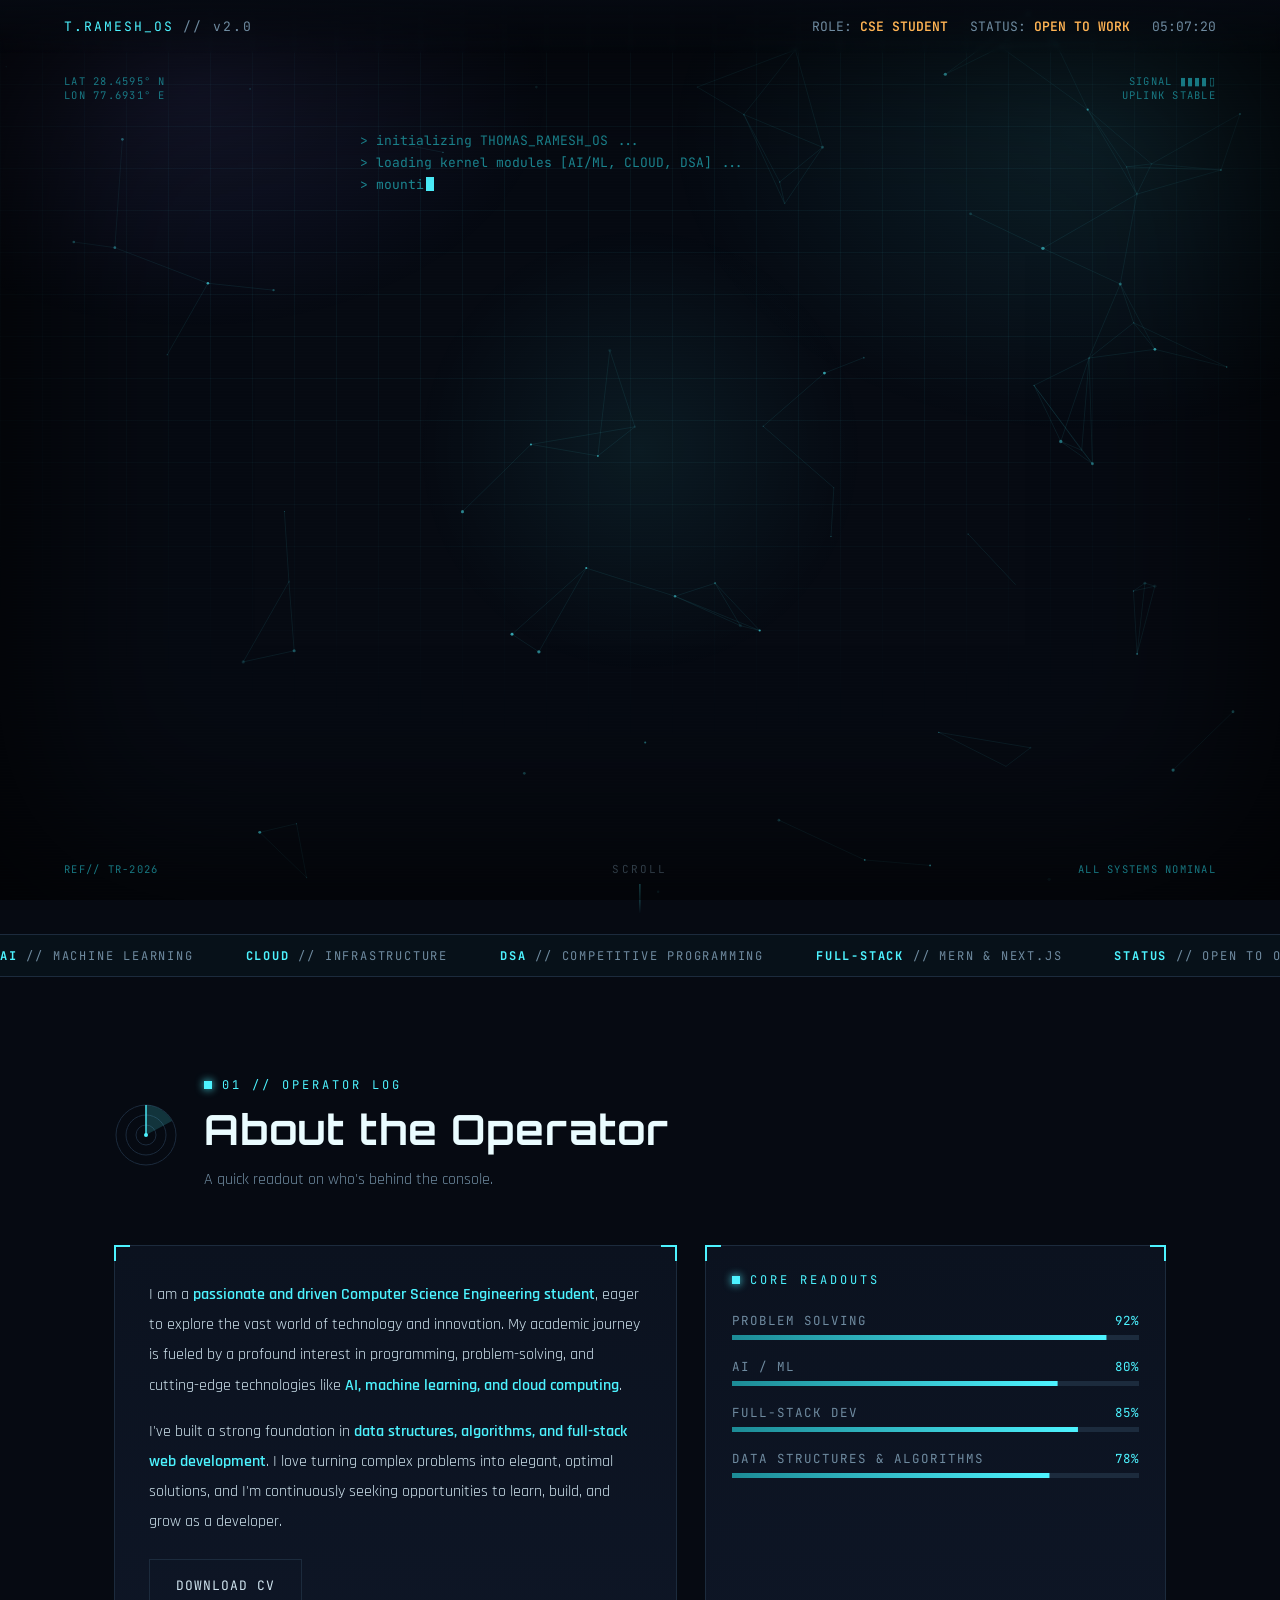
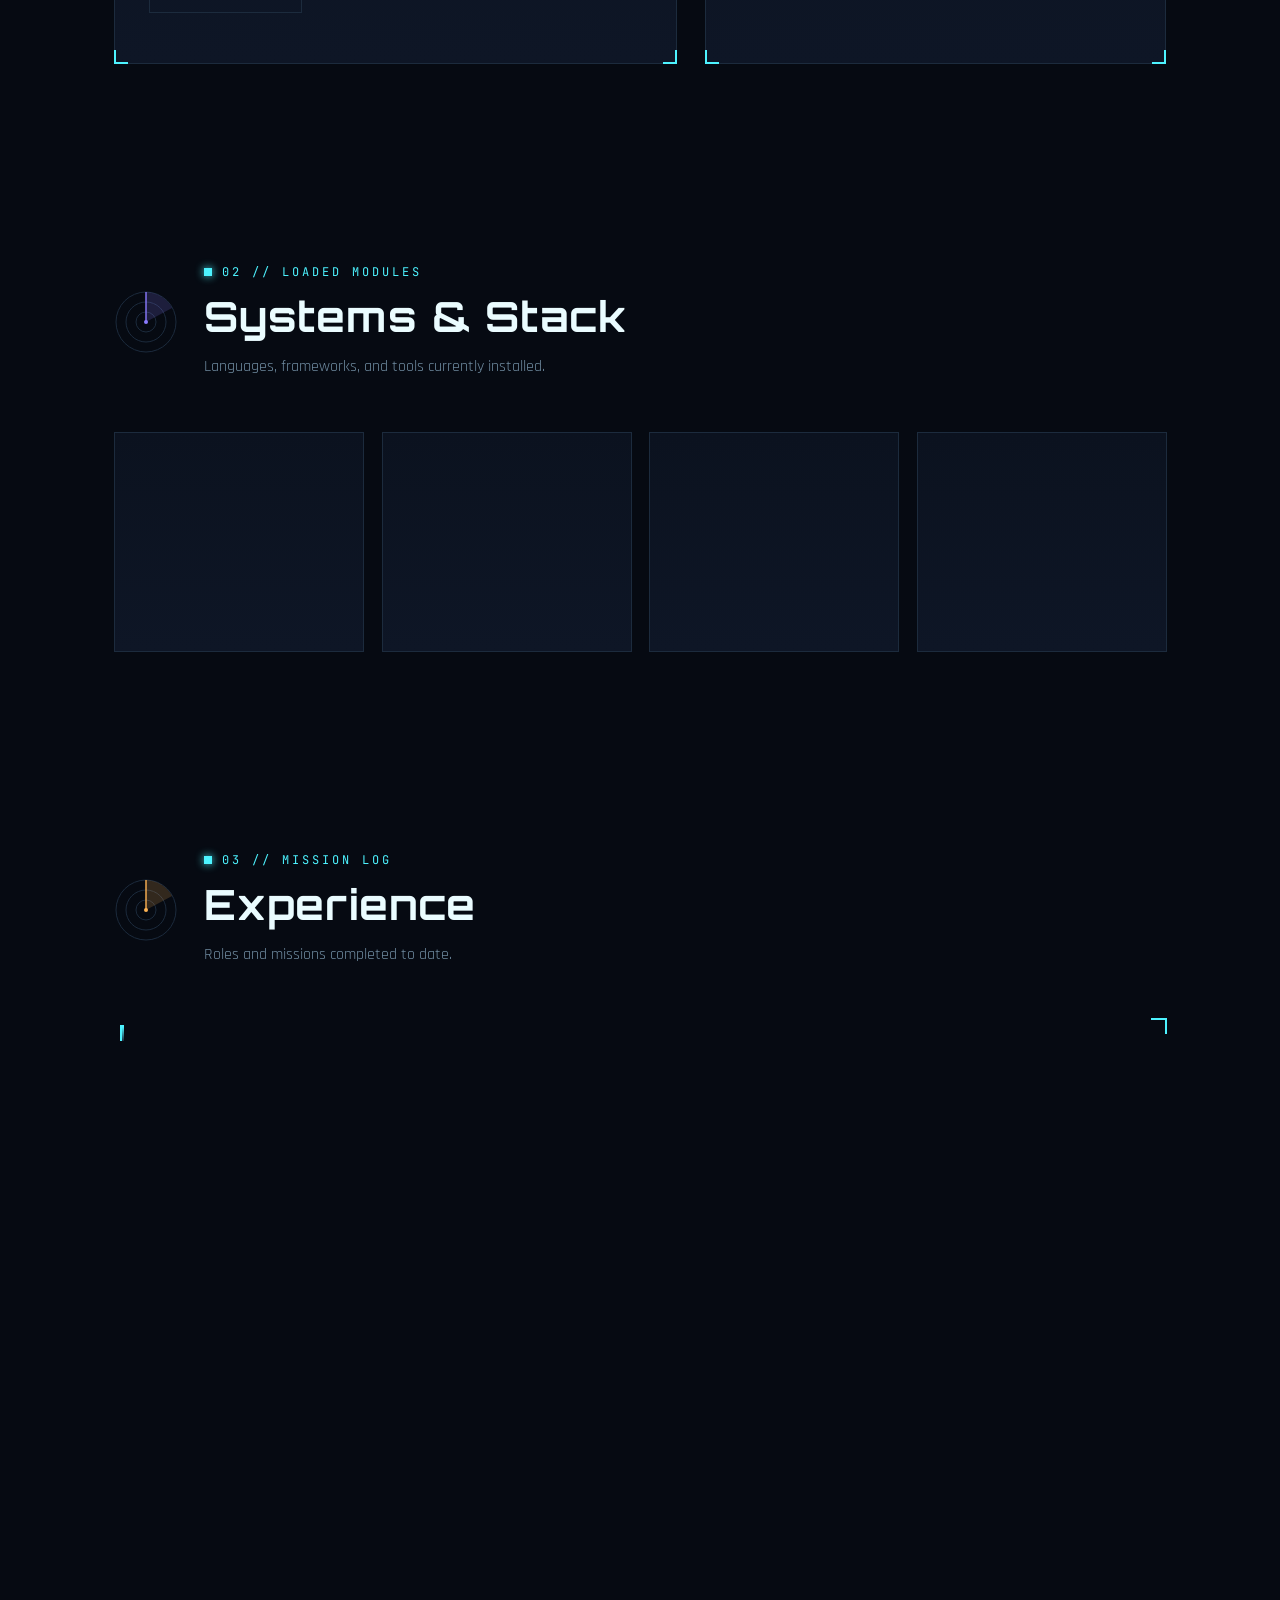
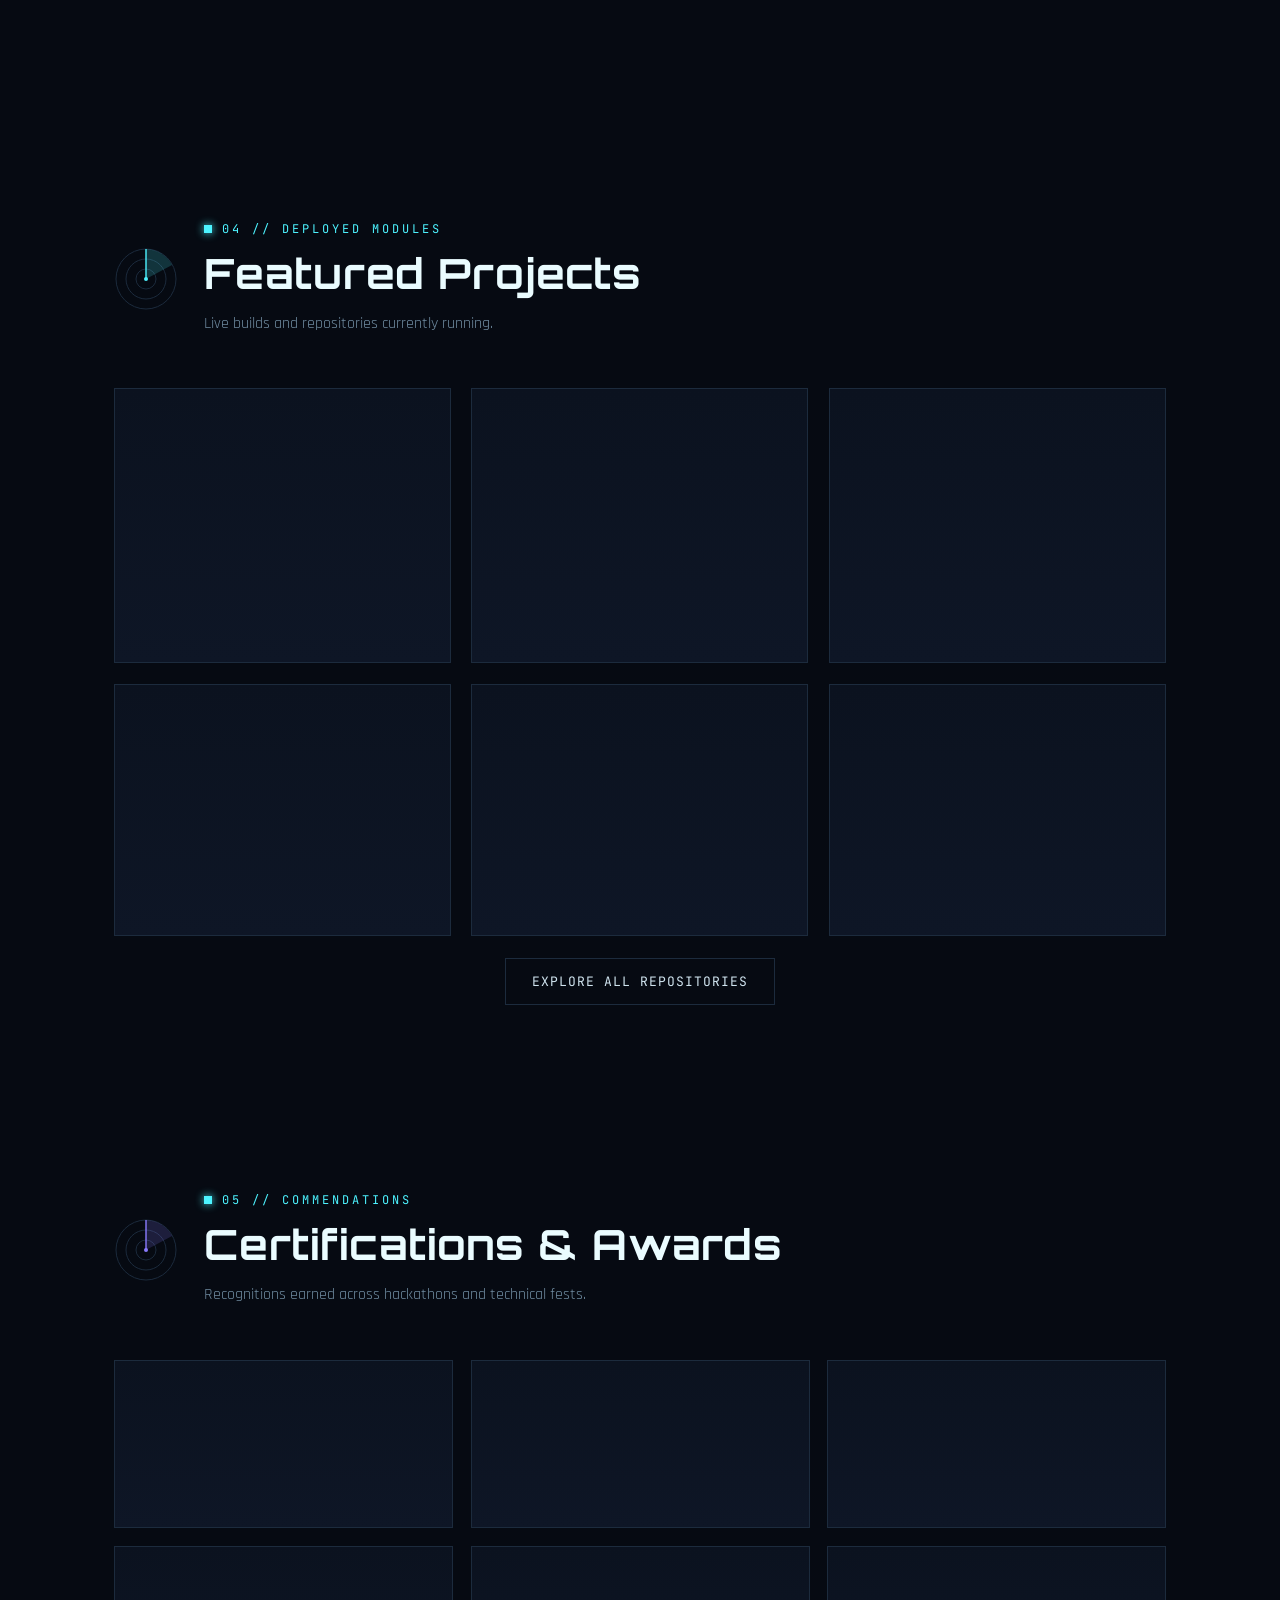
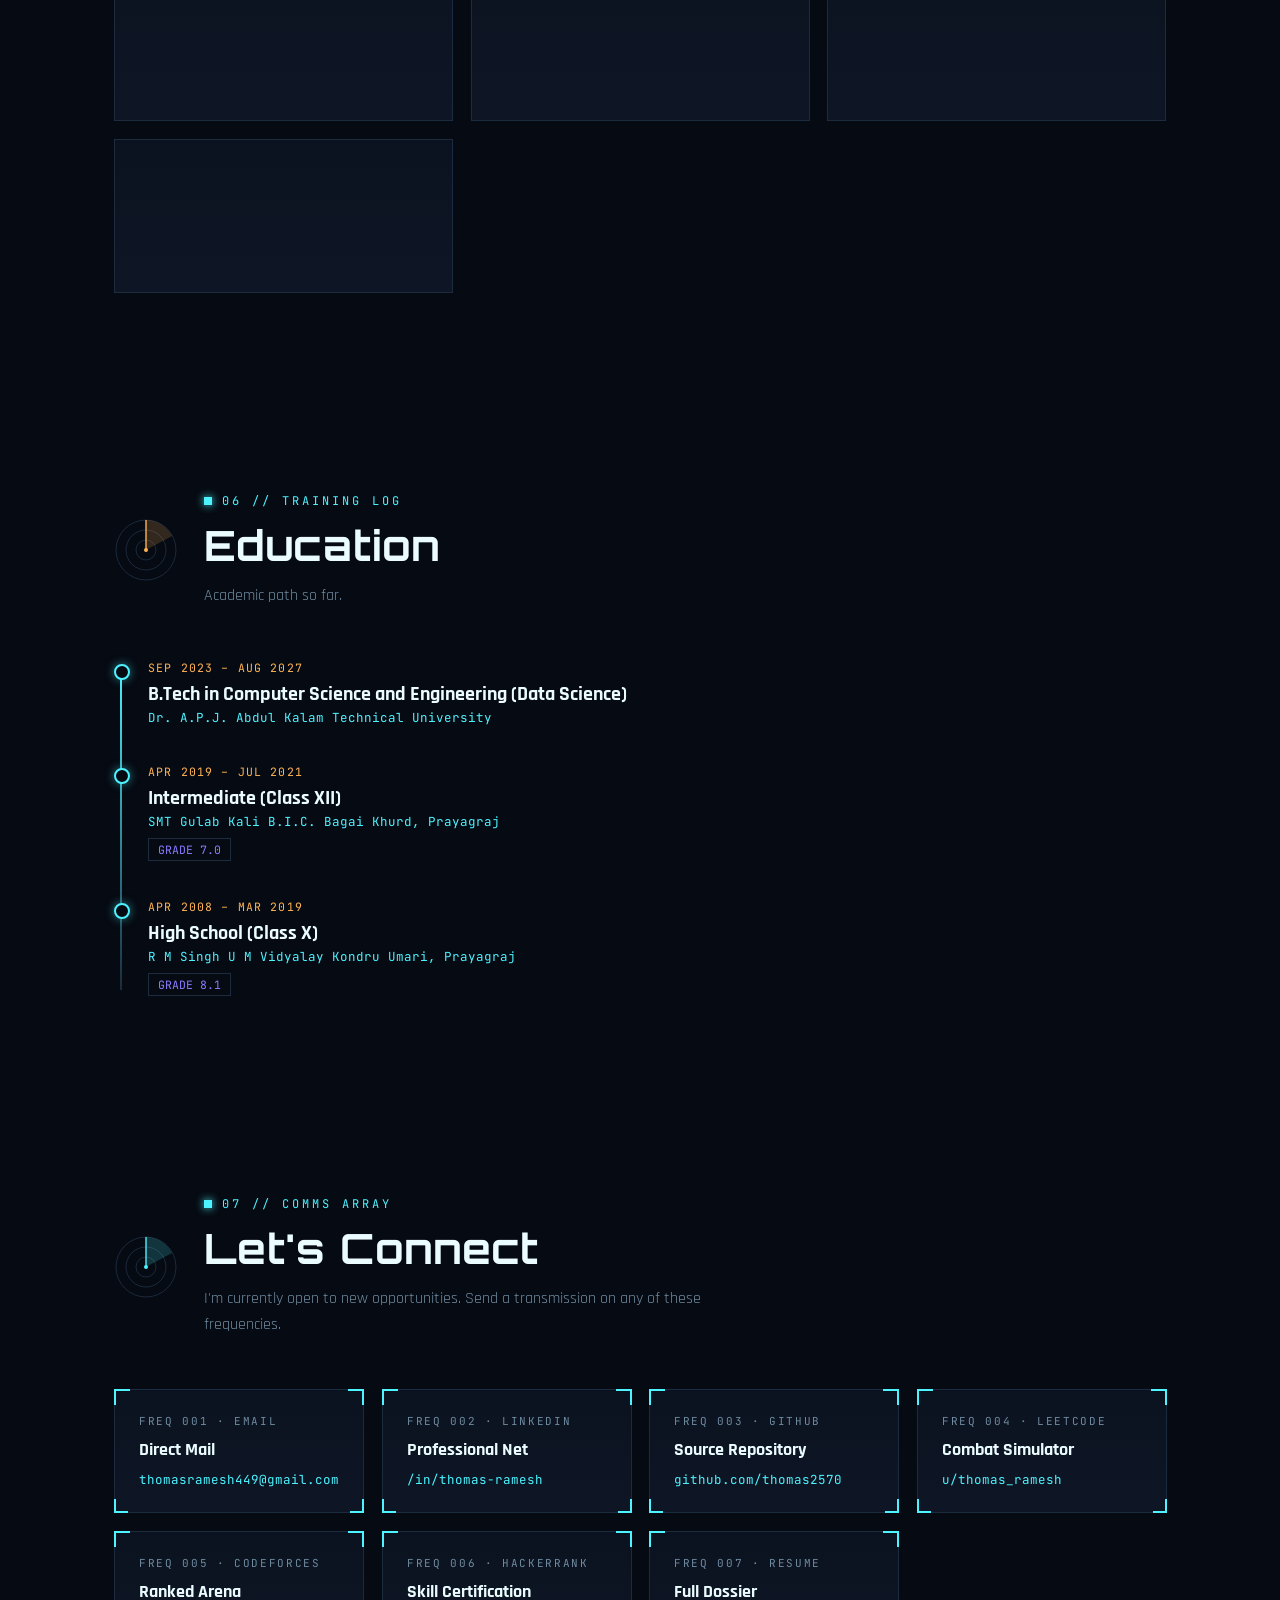
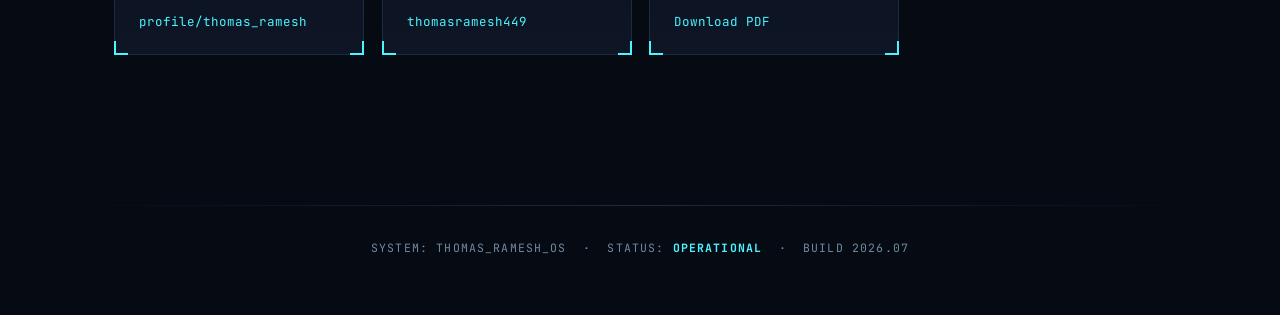
==== commit e5ea8d79: "Update CV link to new Google Drive file" ====
--- a/backup/index.html
+++ b/backup/index.html
@@ -91,7 +91,7 @@
         <div class="cta-row" id="heroCta">
             <a class="btn" href="#projects">View My Work</a>
             <a class="btn amber"
-                href="https://drive.google.com/file/d/125a3EaiKNLnMg_K1nZCw9-vtPY4MQJDV/view?usp=sharing"
+                href="https://drive.google.com/file/d/1hx0vbhMQu9wdWvc3fzIjRWb_2mNfiKxa/view?usp=sharing"
                 target="_blank" rel="noreferrer">Download CV</a>
             <a class="btn ghost" href="#comms">Open Channel</a>
         </div>
@@ -159,7 +159,7 @@
                     I love turning complex problems into elegant, optimal solutions, and I'm continuously seeking
                     opportunities to learn, build, and grow as a developer.</p>
                 <p style="margin-top:22px;"><a class="btn ghost"
-                        href="https://drive.google.com/file/d/125a3EaiKNLnMg_K1nZCw9-vtPY4MQJDV/view?usp=sharing"
+                        href="https://drive.google.com/file/d/1hx0vbhMQu9wdWvc3fzIjRWb_2mNfiKxa/view?usp=sharing"
                         target="_blank" rel="noreferrer" style="display:inline-block;">Download CV</a></p>
             </div>
 
@@ -635,7 +635,7 @@
             </a>
 
             <a class="comm-card panel reveal"
-                href="https://drive.google.com/file/d/125a3EaiKNLnMg_K1nZCw9-vtPY4MQJDV/view?usp=sharing"
+                href="https://drive.google.com/file/d/1hx0vbhMQu9wdWvc3fzIjRWb_2mNfiKxa/view?usp=sharing"
                 target="_blank" rel="noreferrer">
                 <span class="sheen"></span><span class="cbl"></span><span class="cbr"></span>
                 <span class="freq">FREQ 007 · RESUME</span>
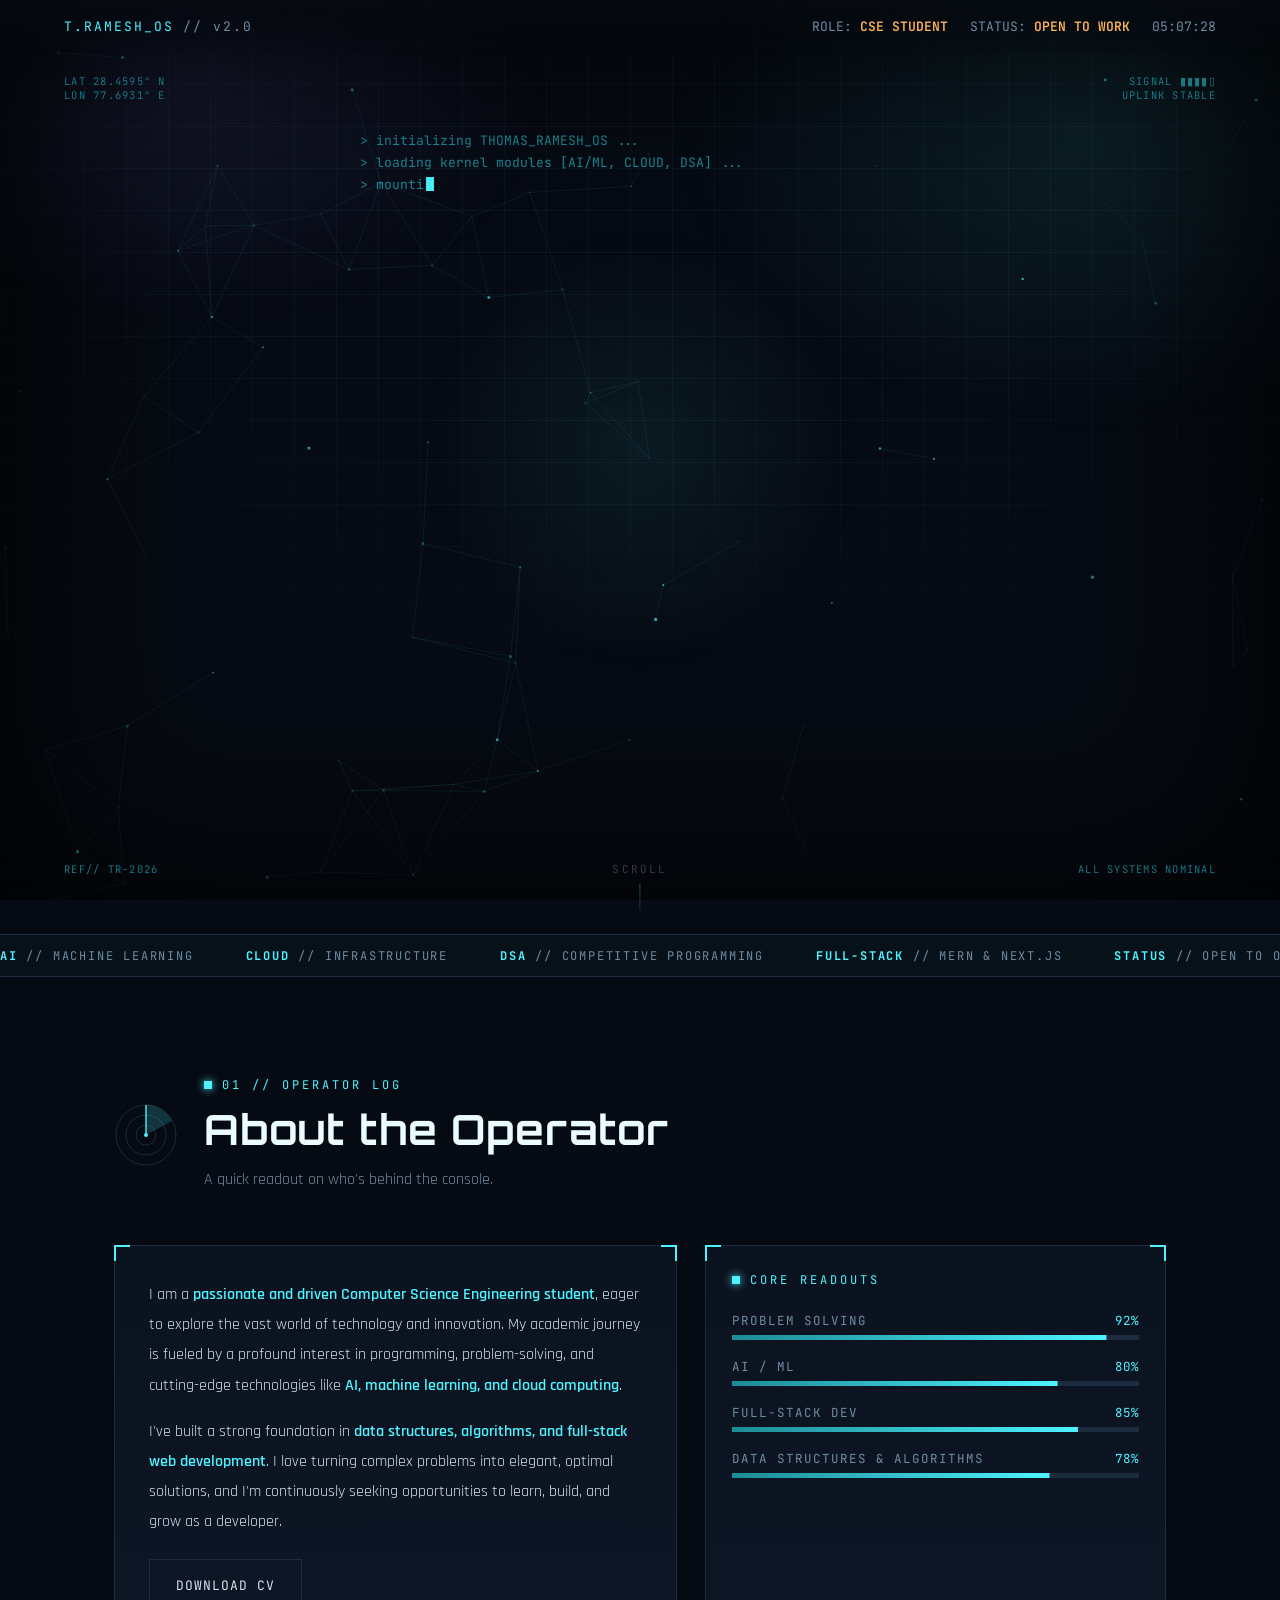
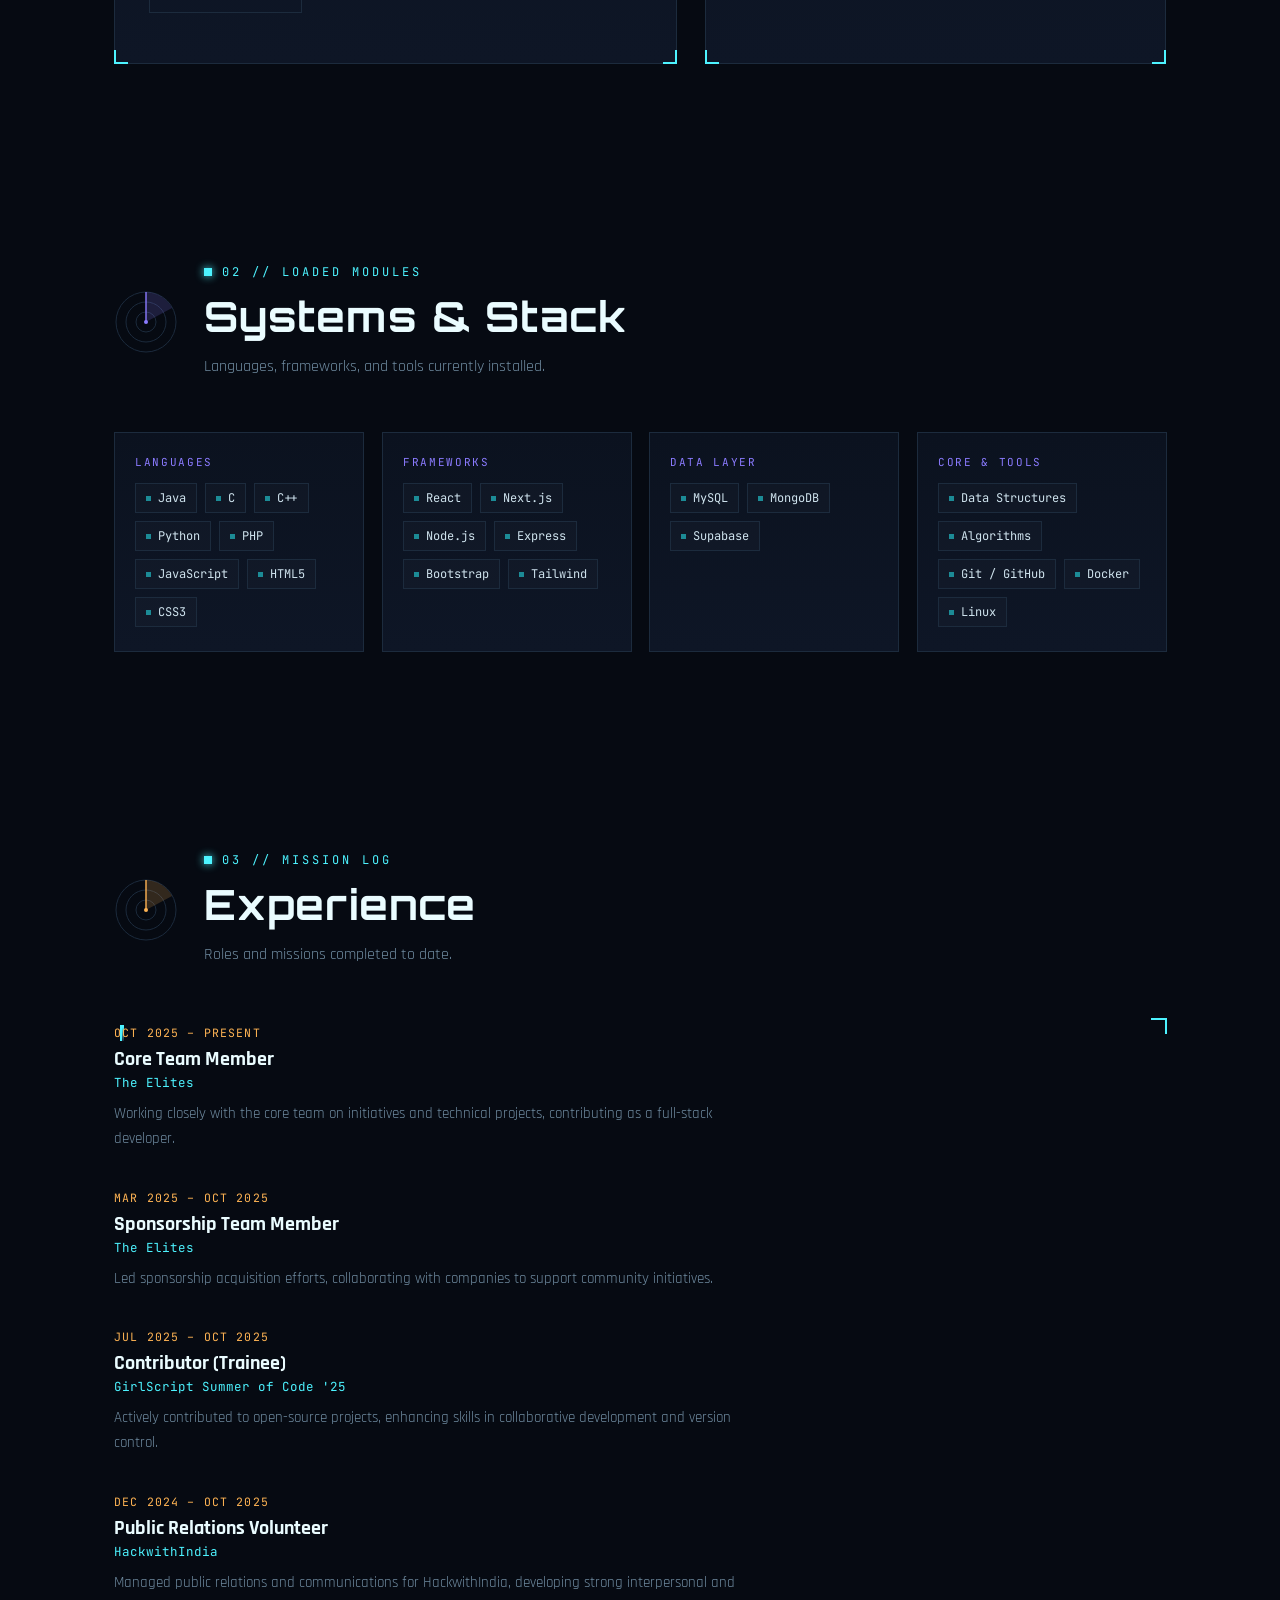
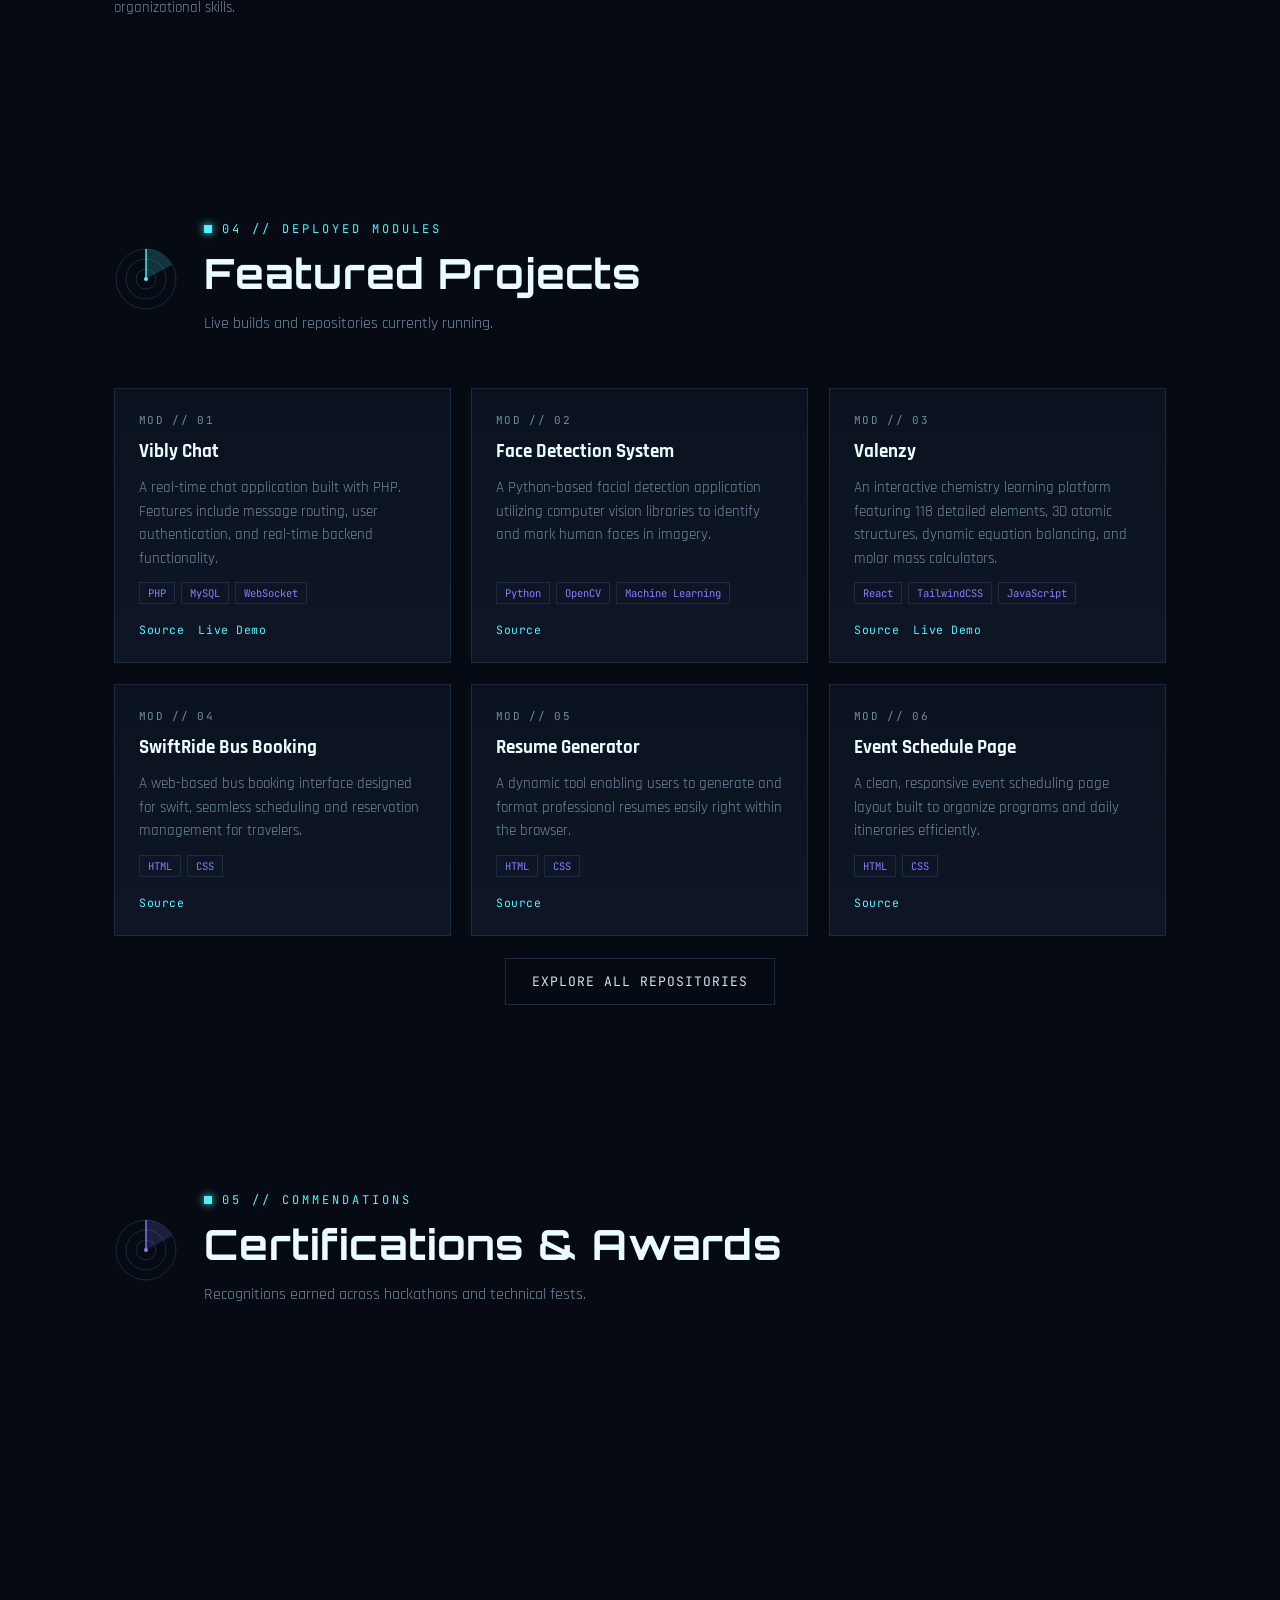
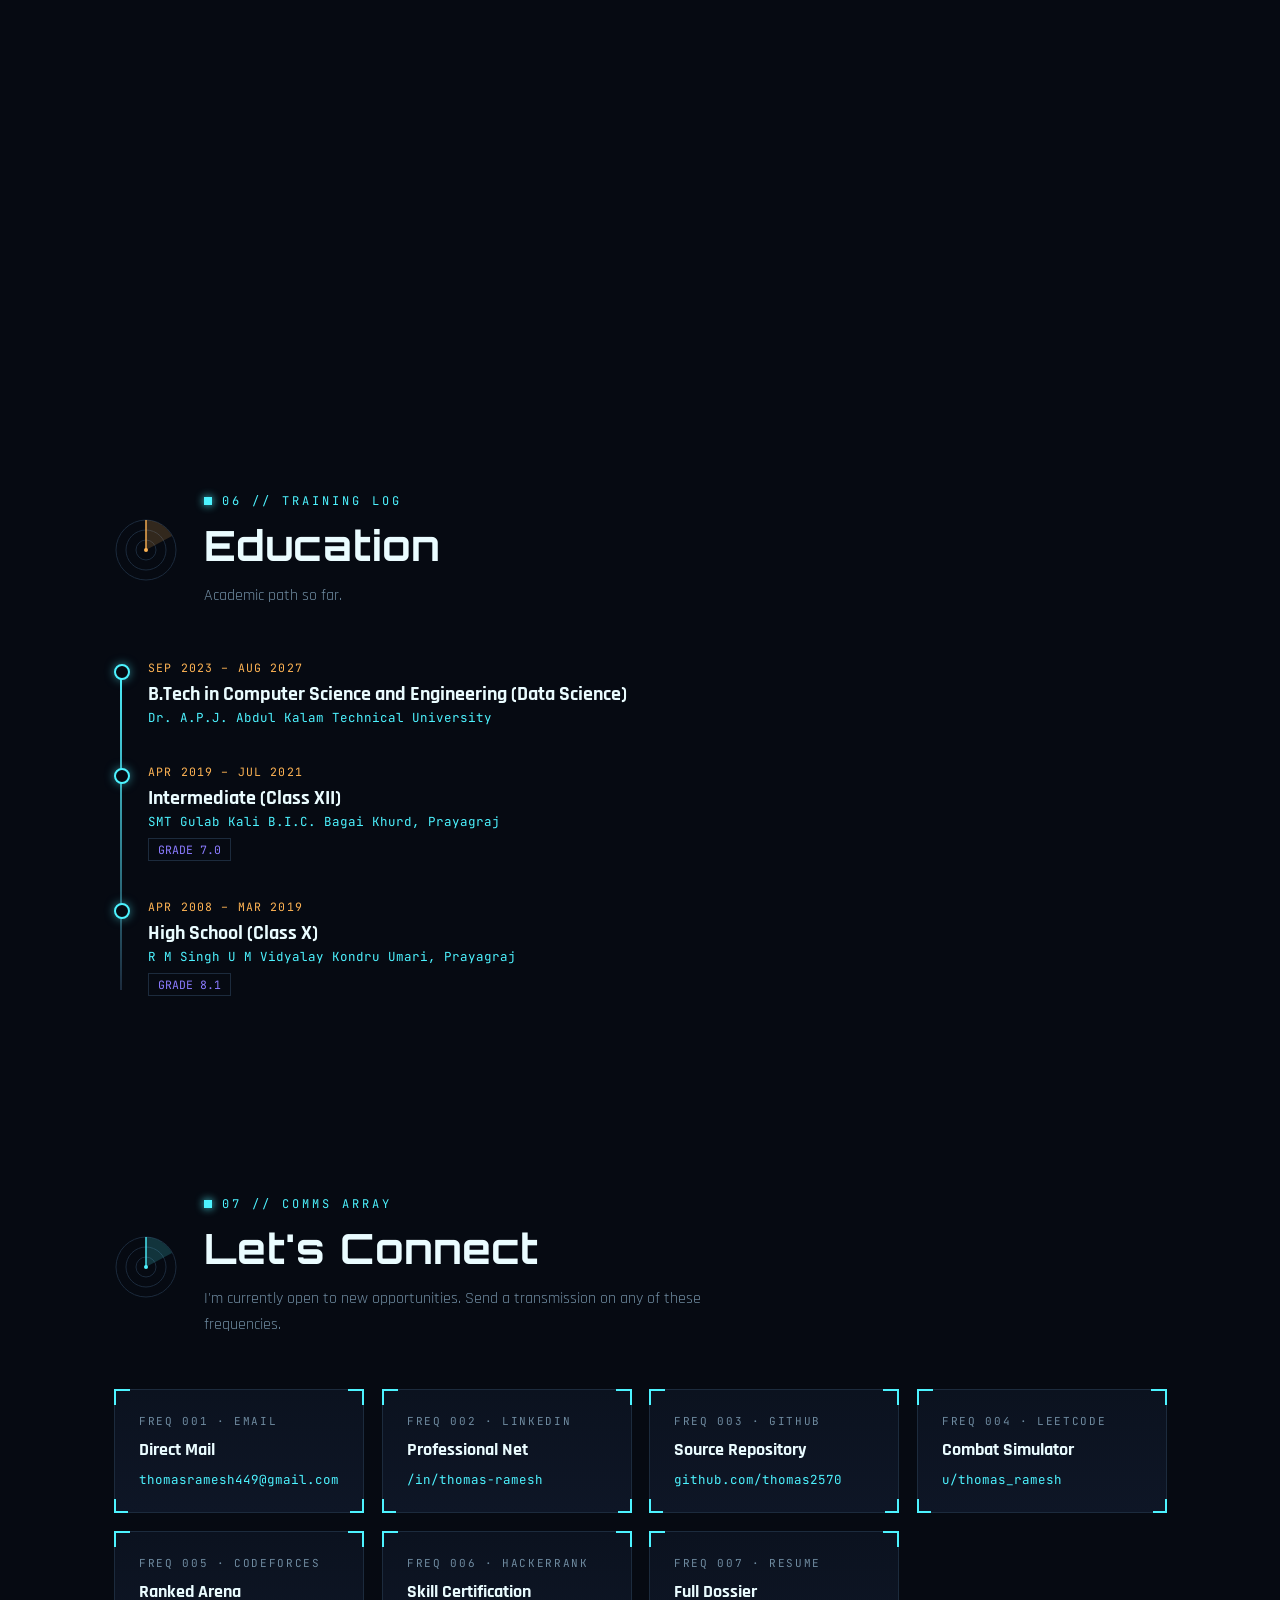
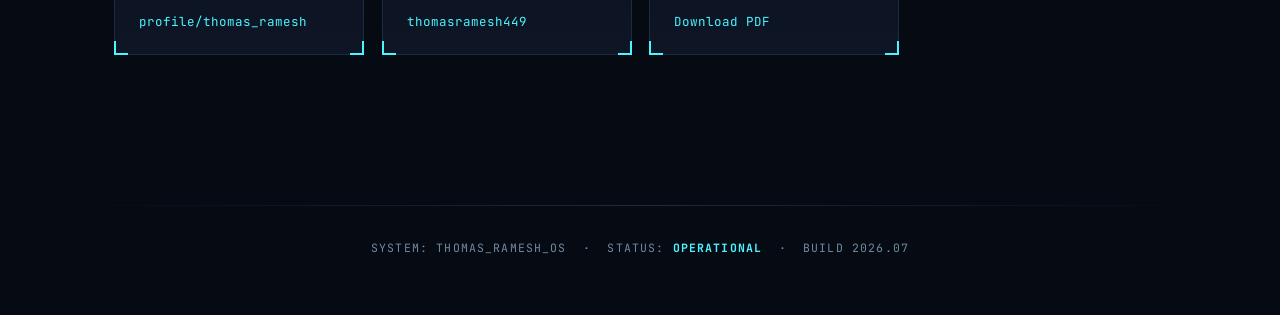
==== commit 20dcafdf: "Update projects (Valenzy, Gohyred), sync latest resume, and refresh chatbot knowledge base" ====
--- a/backup/index.html
+++ b/backup/index.html
@@ -366,14 +366,13 @@
             <div class="proj-card panel reveal">
                 <span class="sheen"></span><span class="cbl"></span><span class="cbr"></span>
                 <div class="pid">MOD // 03</div>
-                <h3>ZPeriod</h3>
-                <p>An interactive web application showcasing dynamic user input handling, real-time output capabilities,
-                    and clean UI design.</p>
-                <div class="proj-chips"><span class="proj-chip">HTML</span><span class="proj-chip">CSS</span><span
+                <h3>Valenzy</h3>
+                <p>An interactive chemistry learning platform featuring 118 detailed elements, 3D atomic structures, dynamic equation balancing, and molar mass calculators.</p>
+                <div class="proj-chips"><span class="proj-chip">React</span><span class="proj-chip">TailwindCSS</span><span
                         class="proj-chip">JavaScript</span></div>
                 <div class="proj-links">
-                    <a href="https://github.com/thomas2570/-Zperiod" target="_blank" rel="noreferrer">Source</a>
-                    <a href="https://zperiod.vercel.app/" target="_blank" rel="noreferrer">Live Demo</a>
+                    <a href="https://github.com/thomas2570/Valenzy" target="_blank" rel="noreferrer">Source</a>
+                    <a href="https://valenzy.vercel.app/" target="_blank" rel="noreferrer">Live Demo</a>
                 </div>
             </div>
 
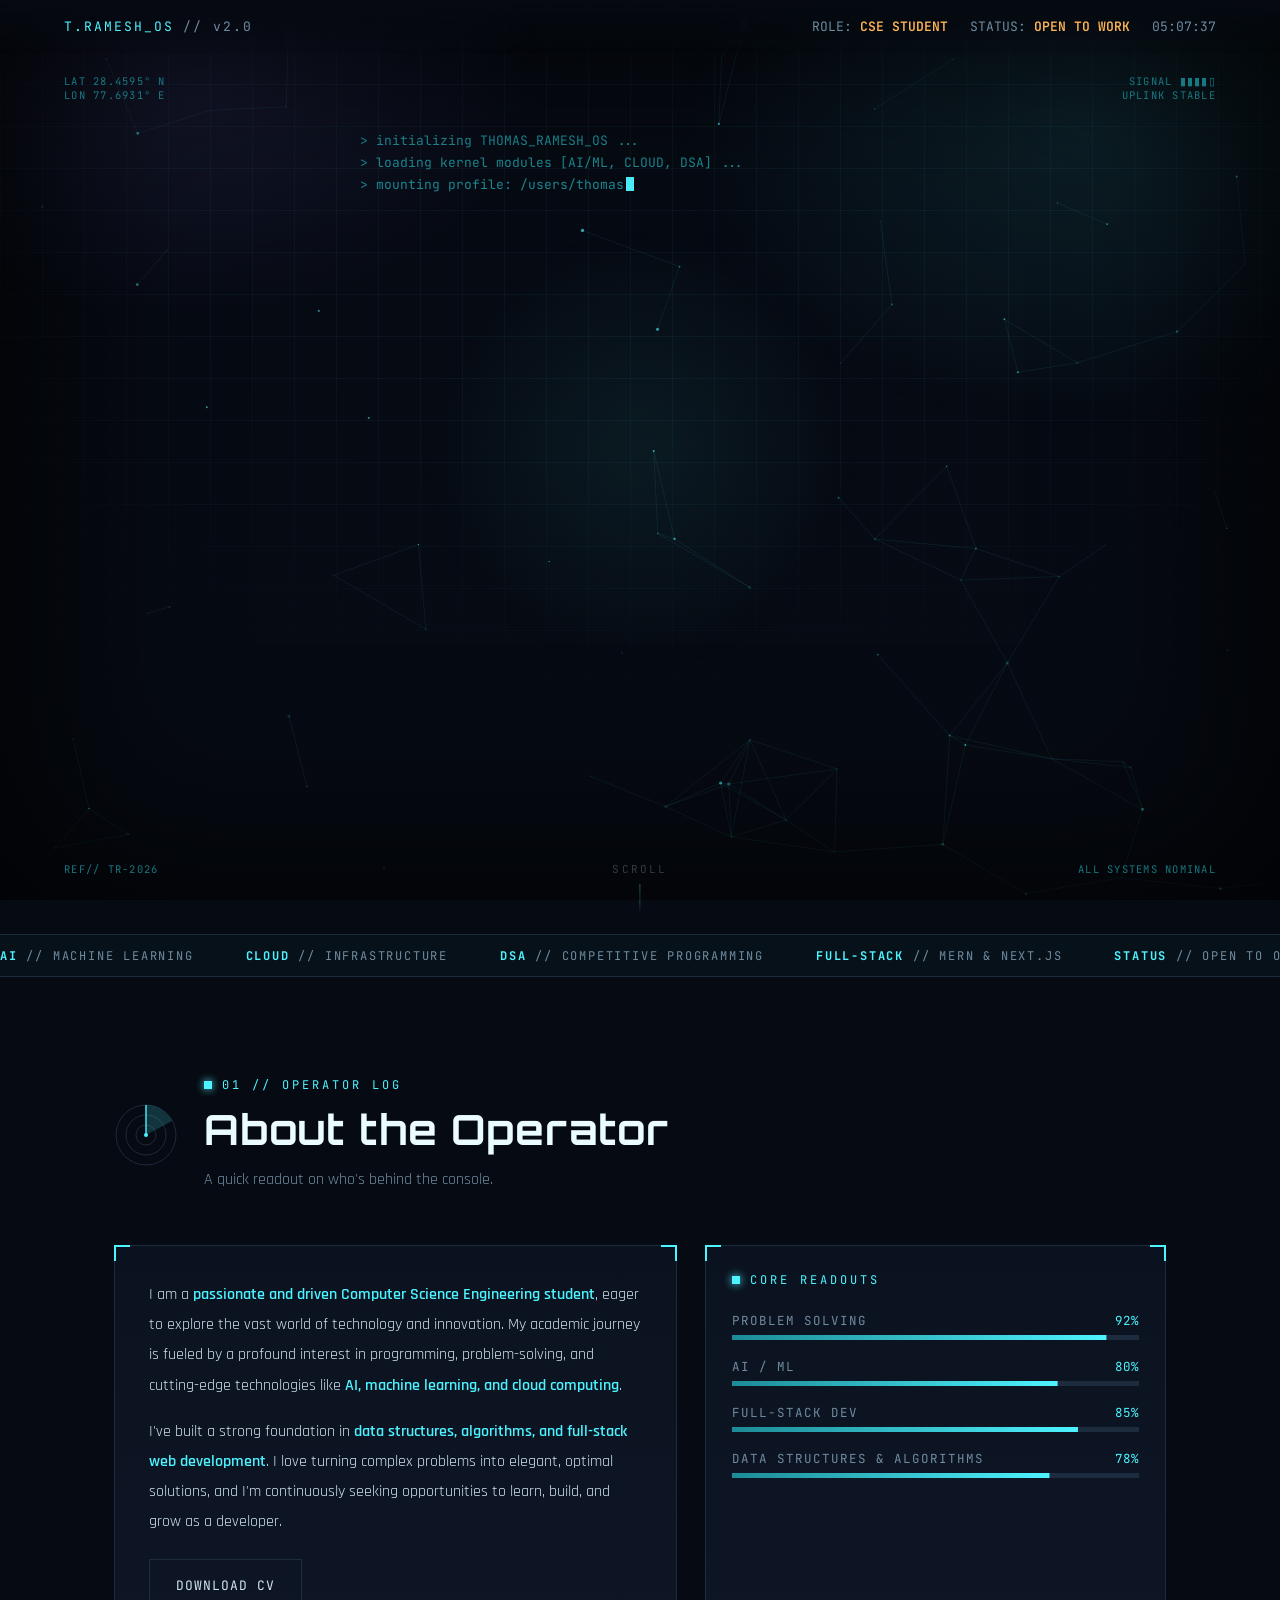
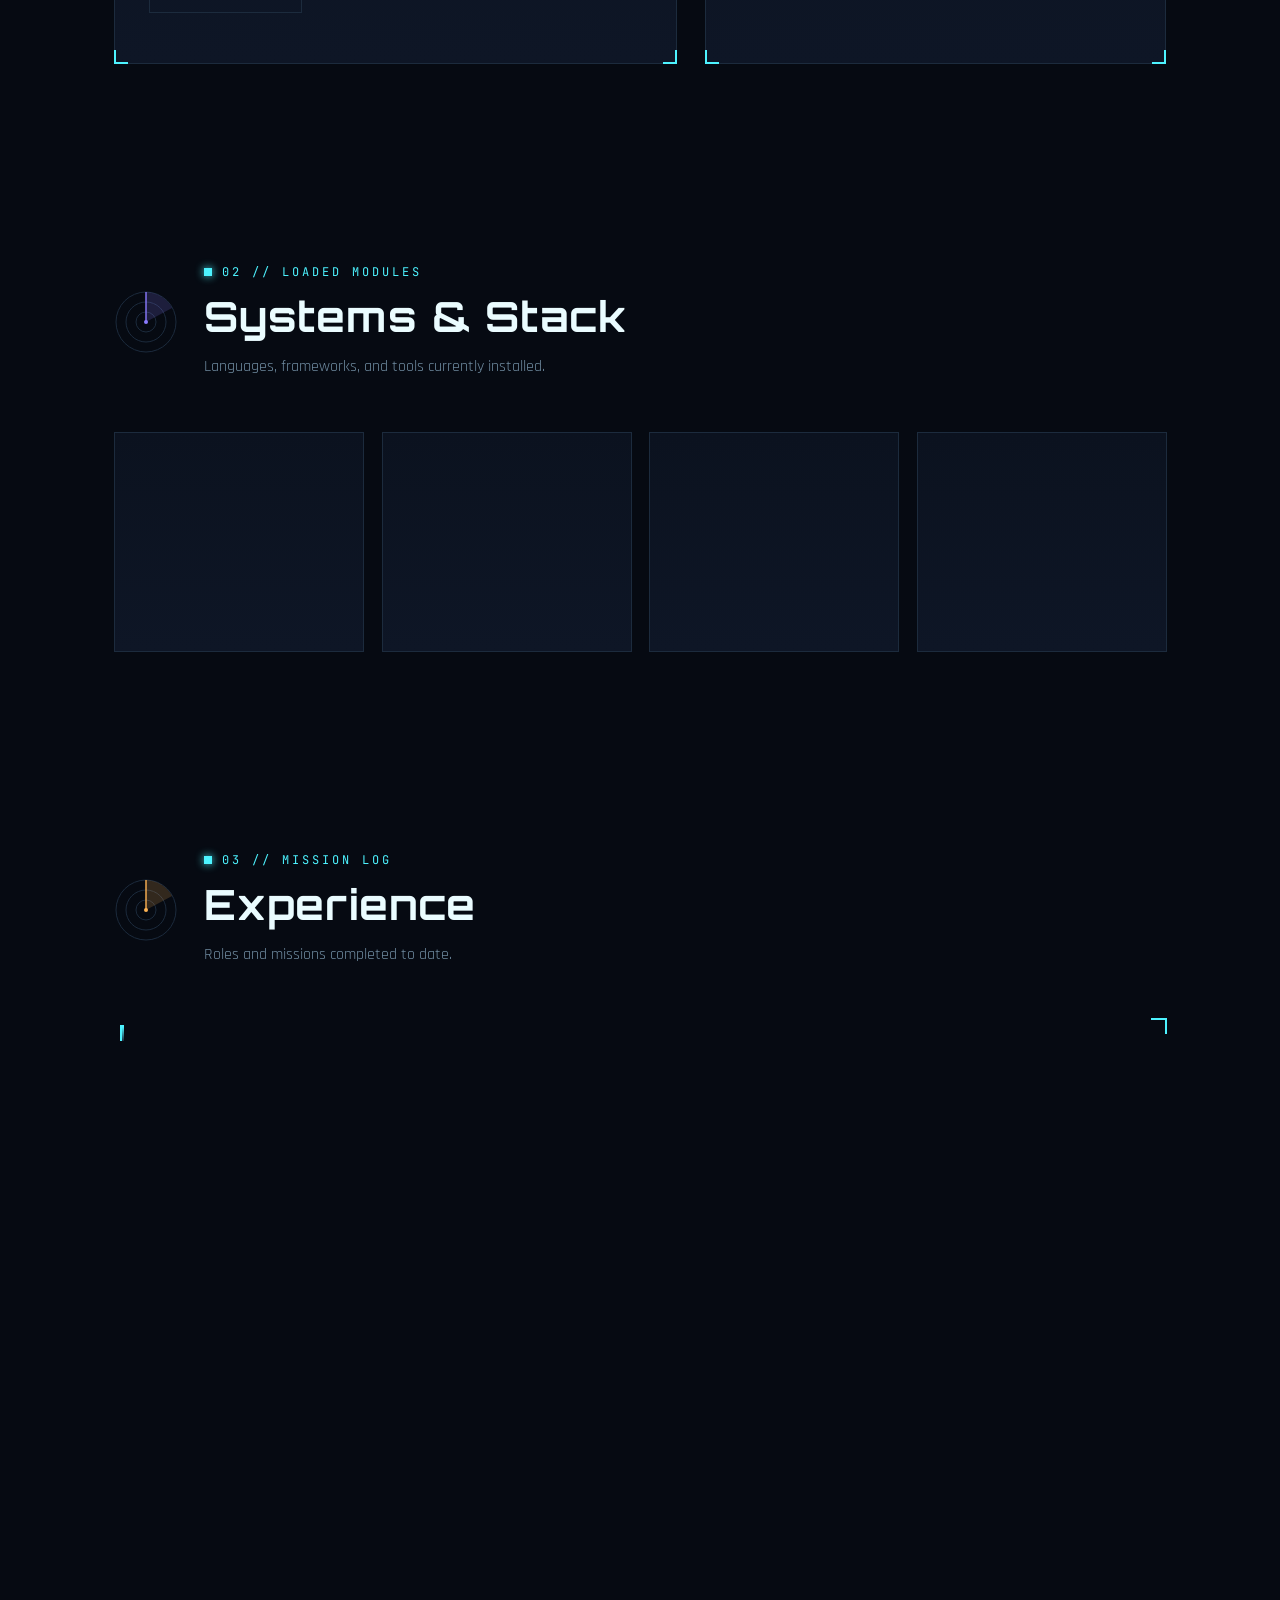
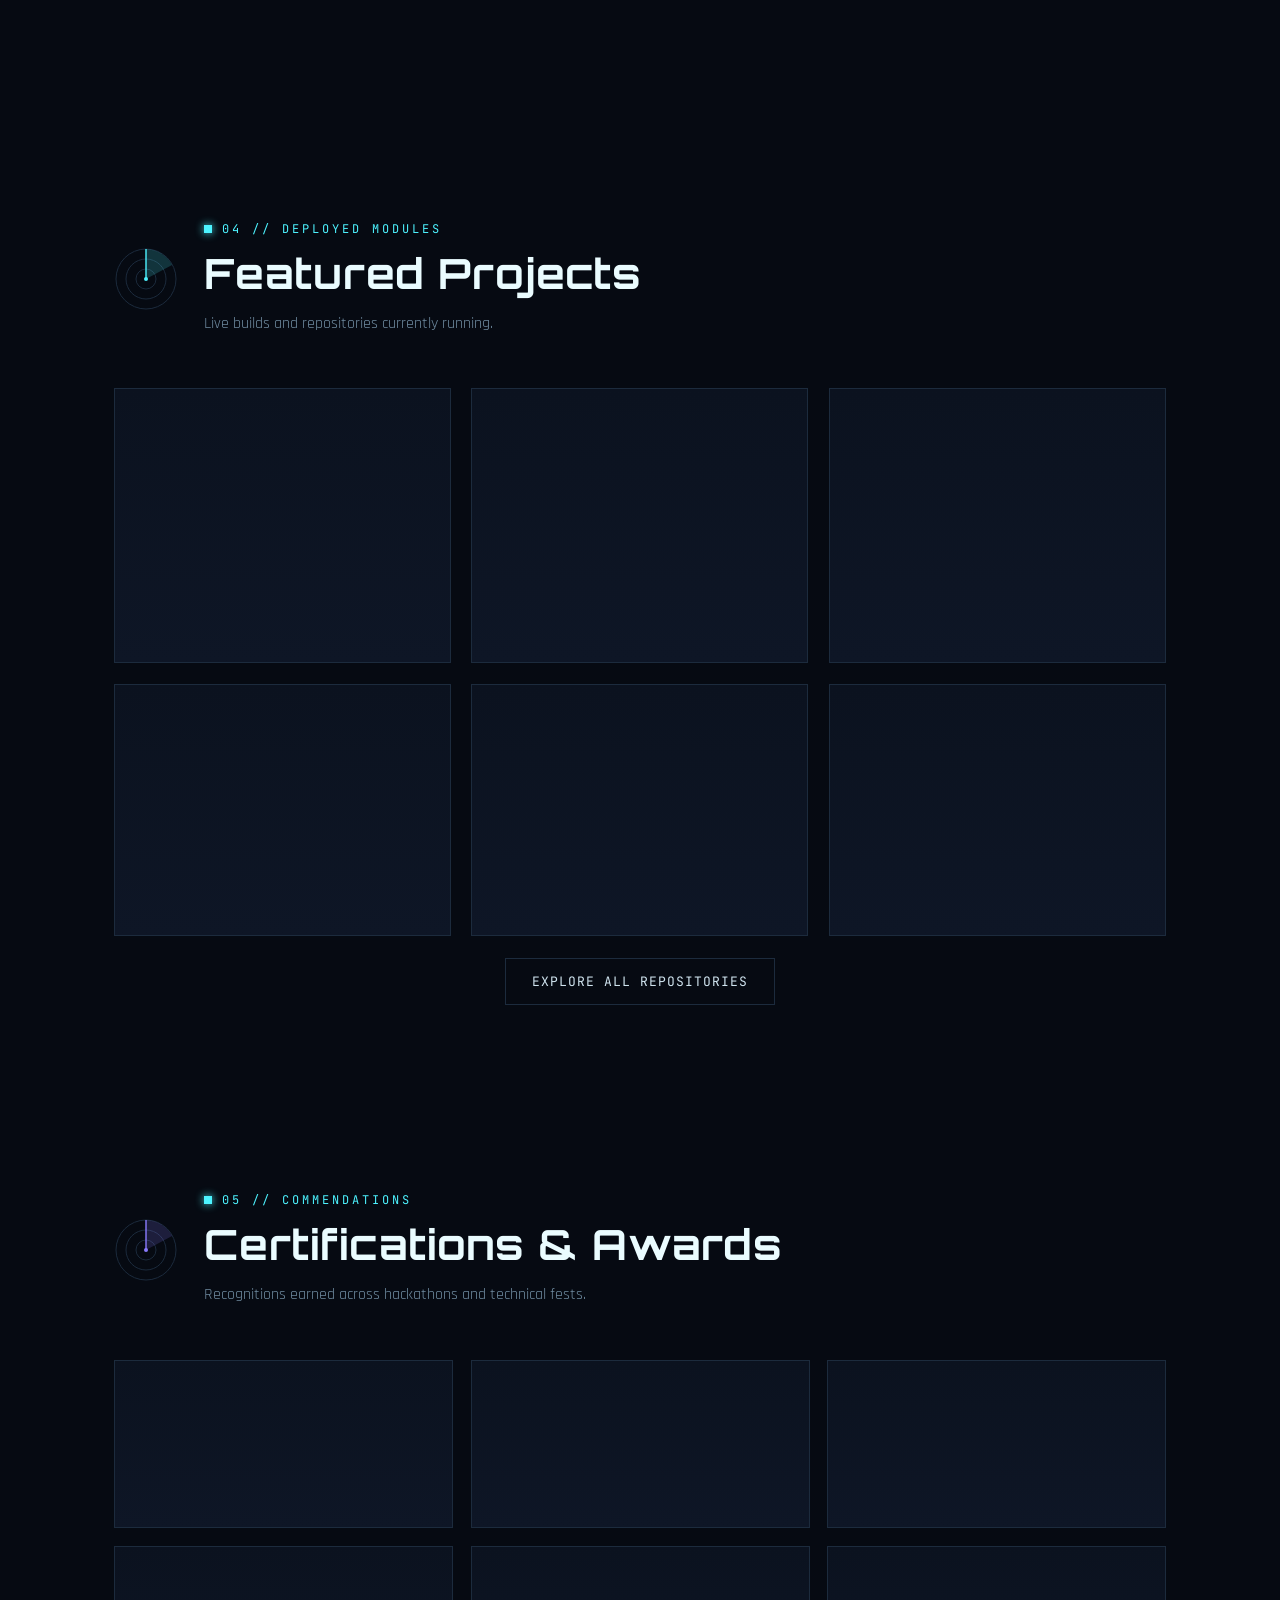
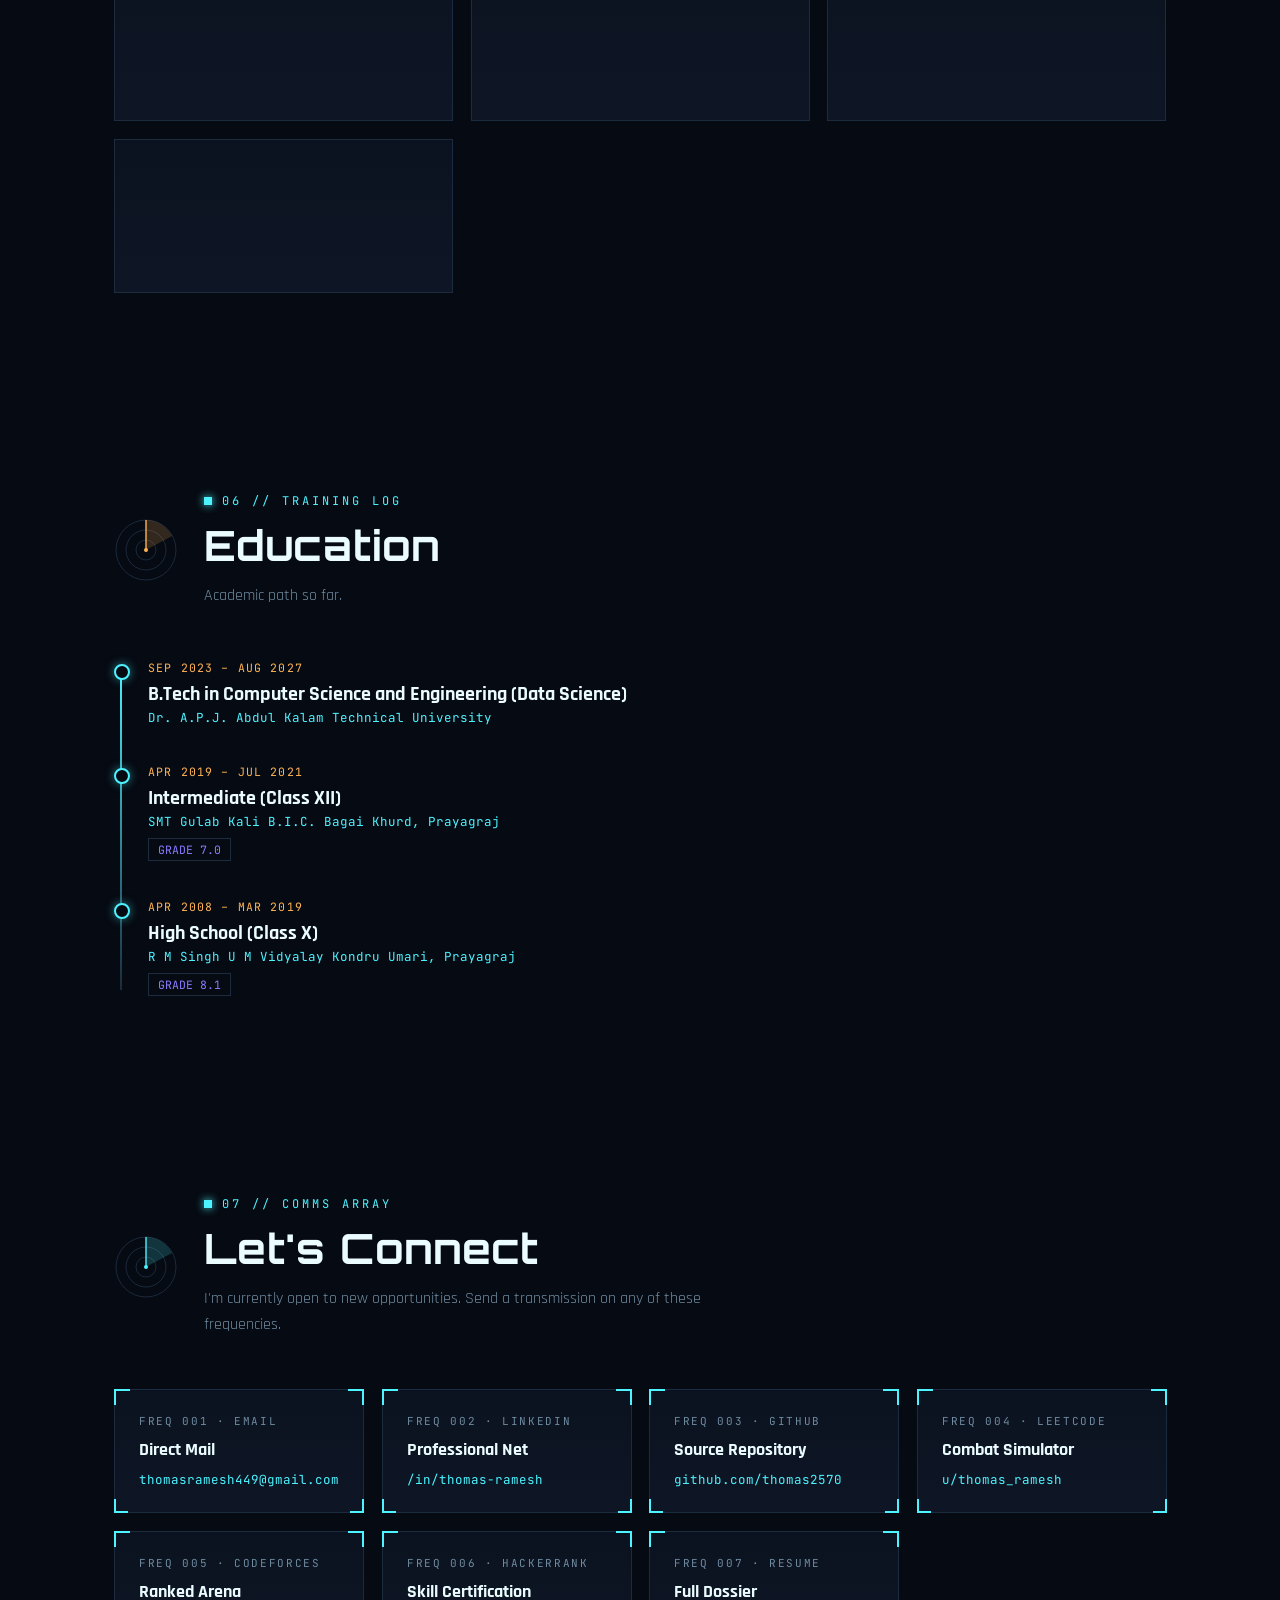
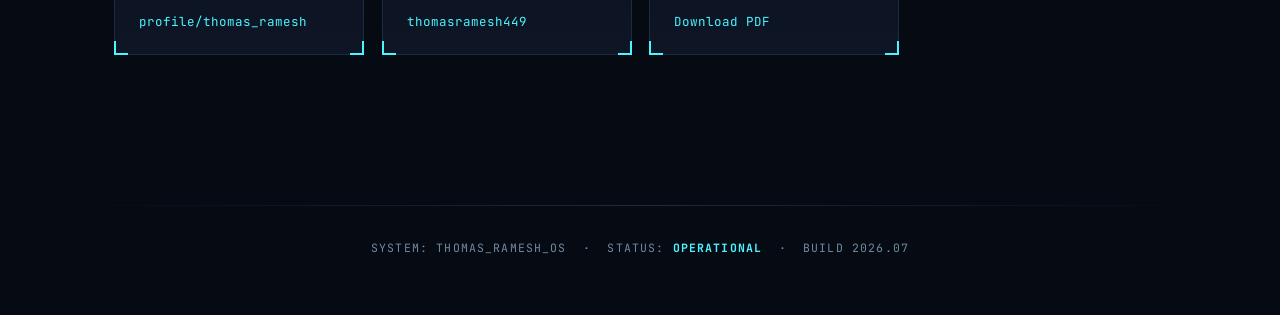
==== commit 2f43c28a: "Update resume to latest version (v4) and sync references" ====
--- a/backup/index.html
+++ b/backup/index.html
@@ -634,7 +634,7 @@
             </a>
 
             <a class="comm-card panel reveal"
-                href="https://drive.google.com/file/d/1hx0vbhMQu9wdWvc3fzIjRWb_2mNfiKxa/view?usp=sharing"
+                href="https://drive.google.com/file/d/1xqWmKYH1vCk0UAKSzh7x3aszcdCN1pAY/view?usp=sharing"
                 target="_blank" rel="noreferrer">
                 <span class="sheen"></span><span class="cbl"></span><span class="cbr"></span>
                 <span class="freq">FREQ 007 · RESUME</span>
